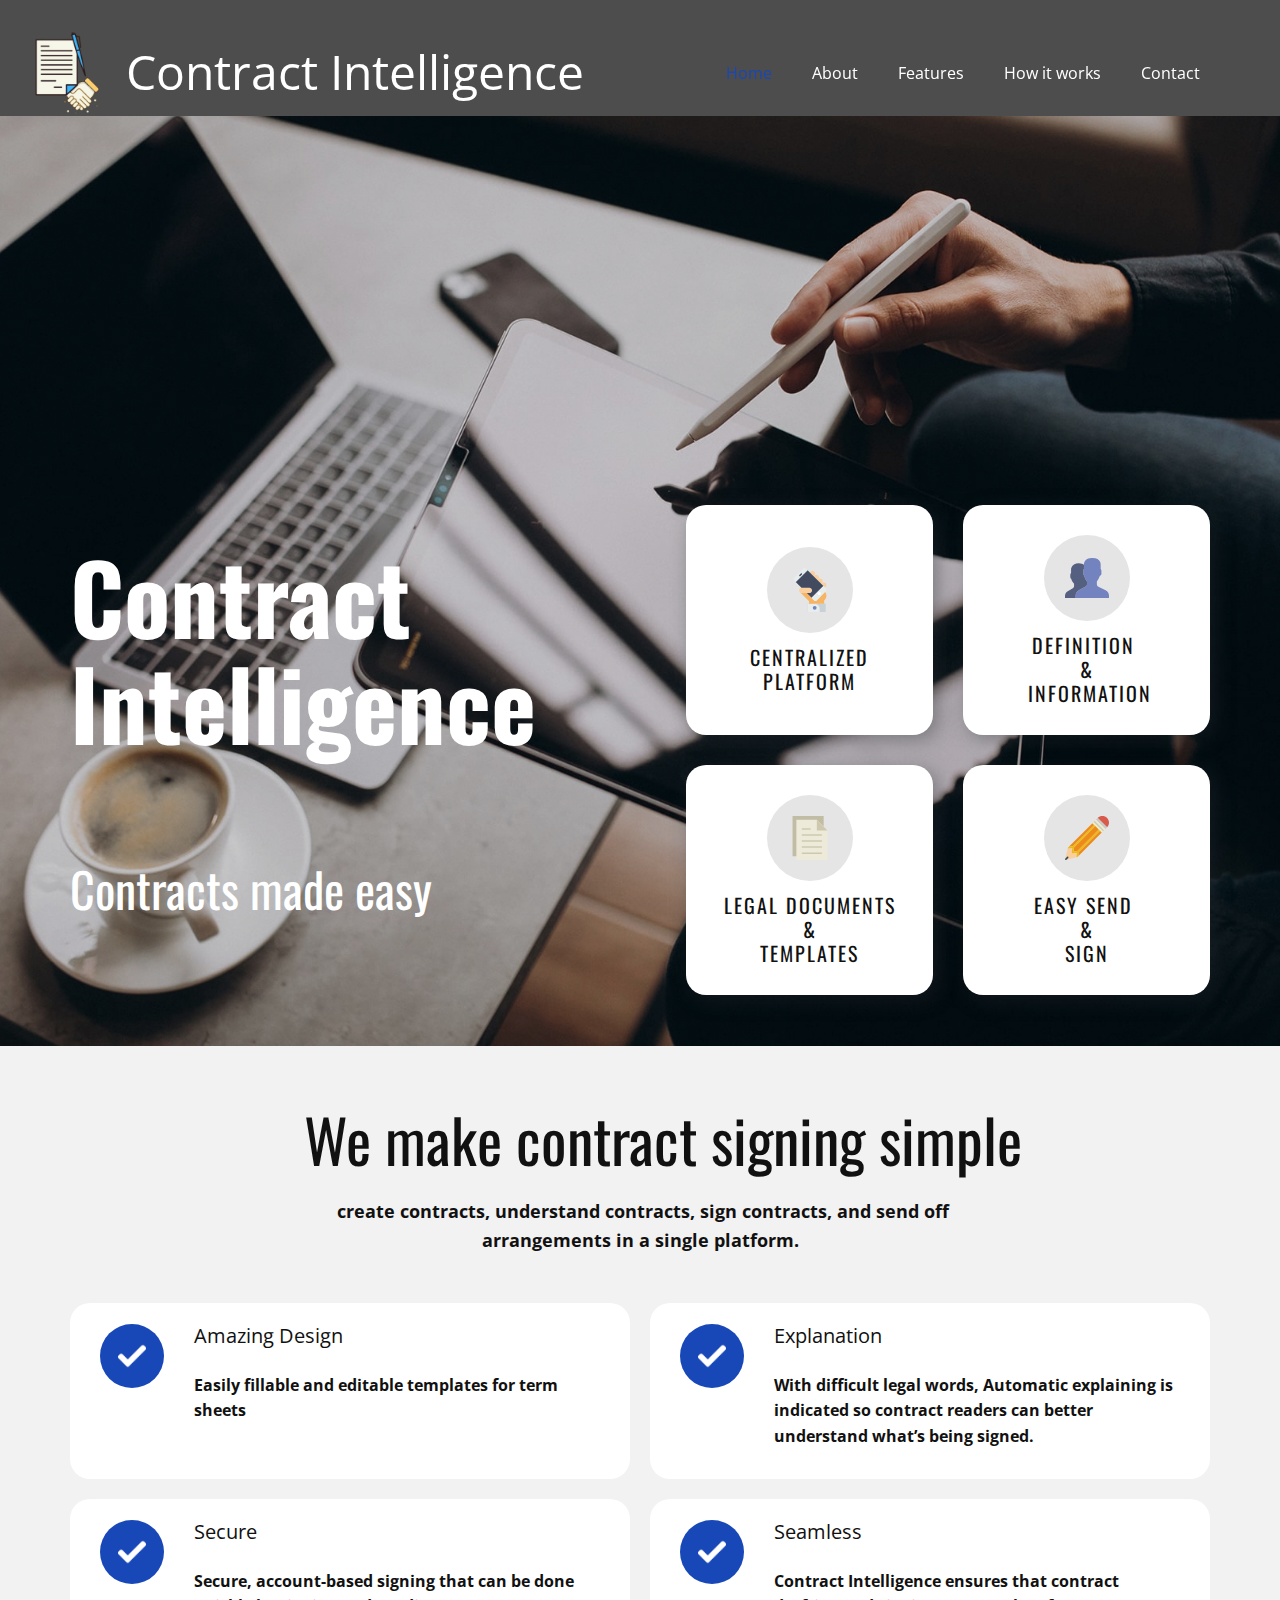
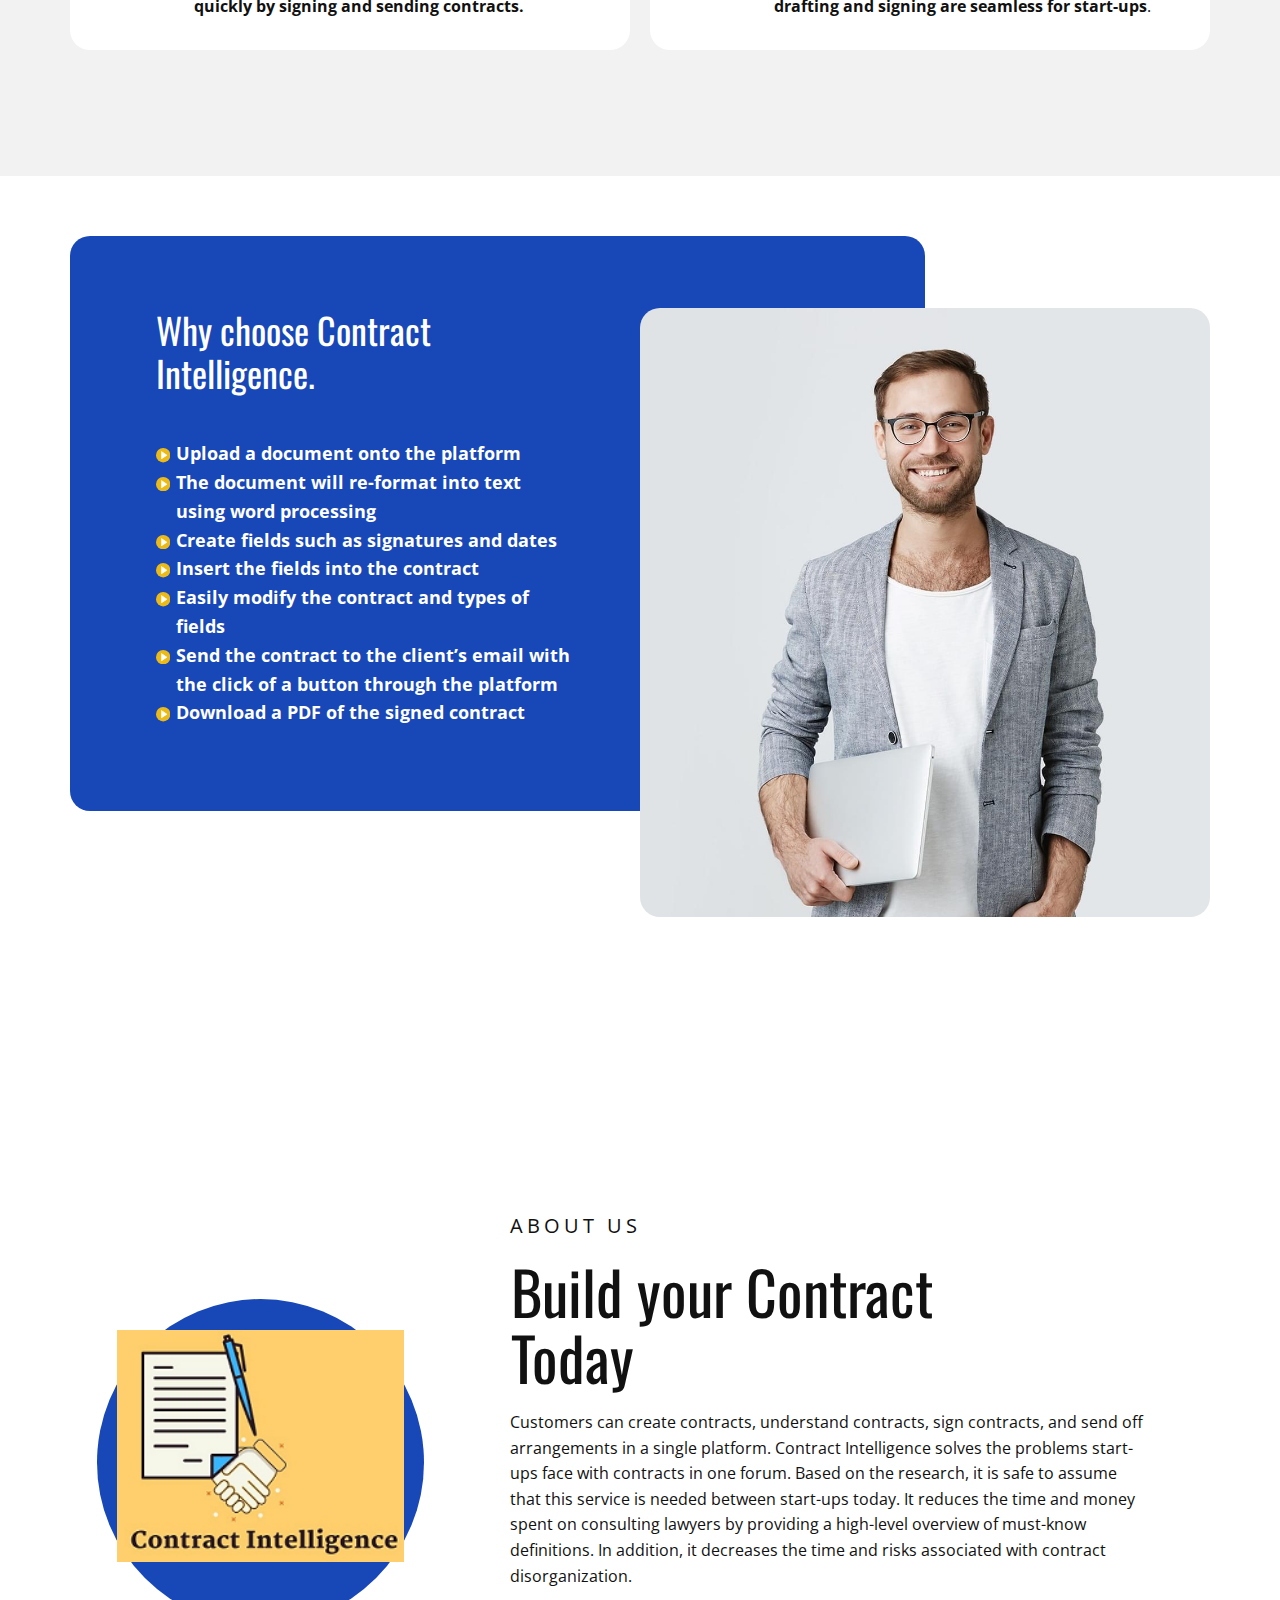
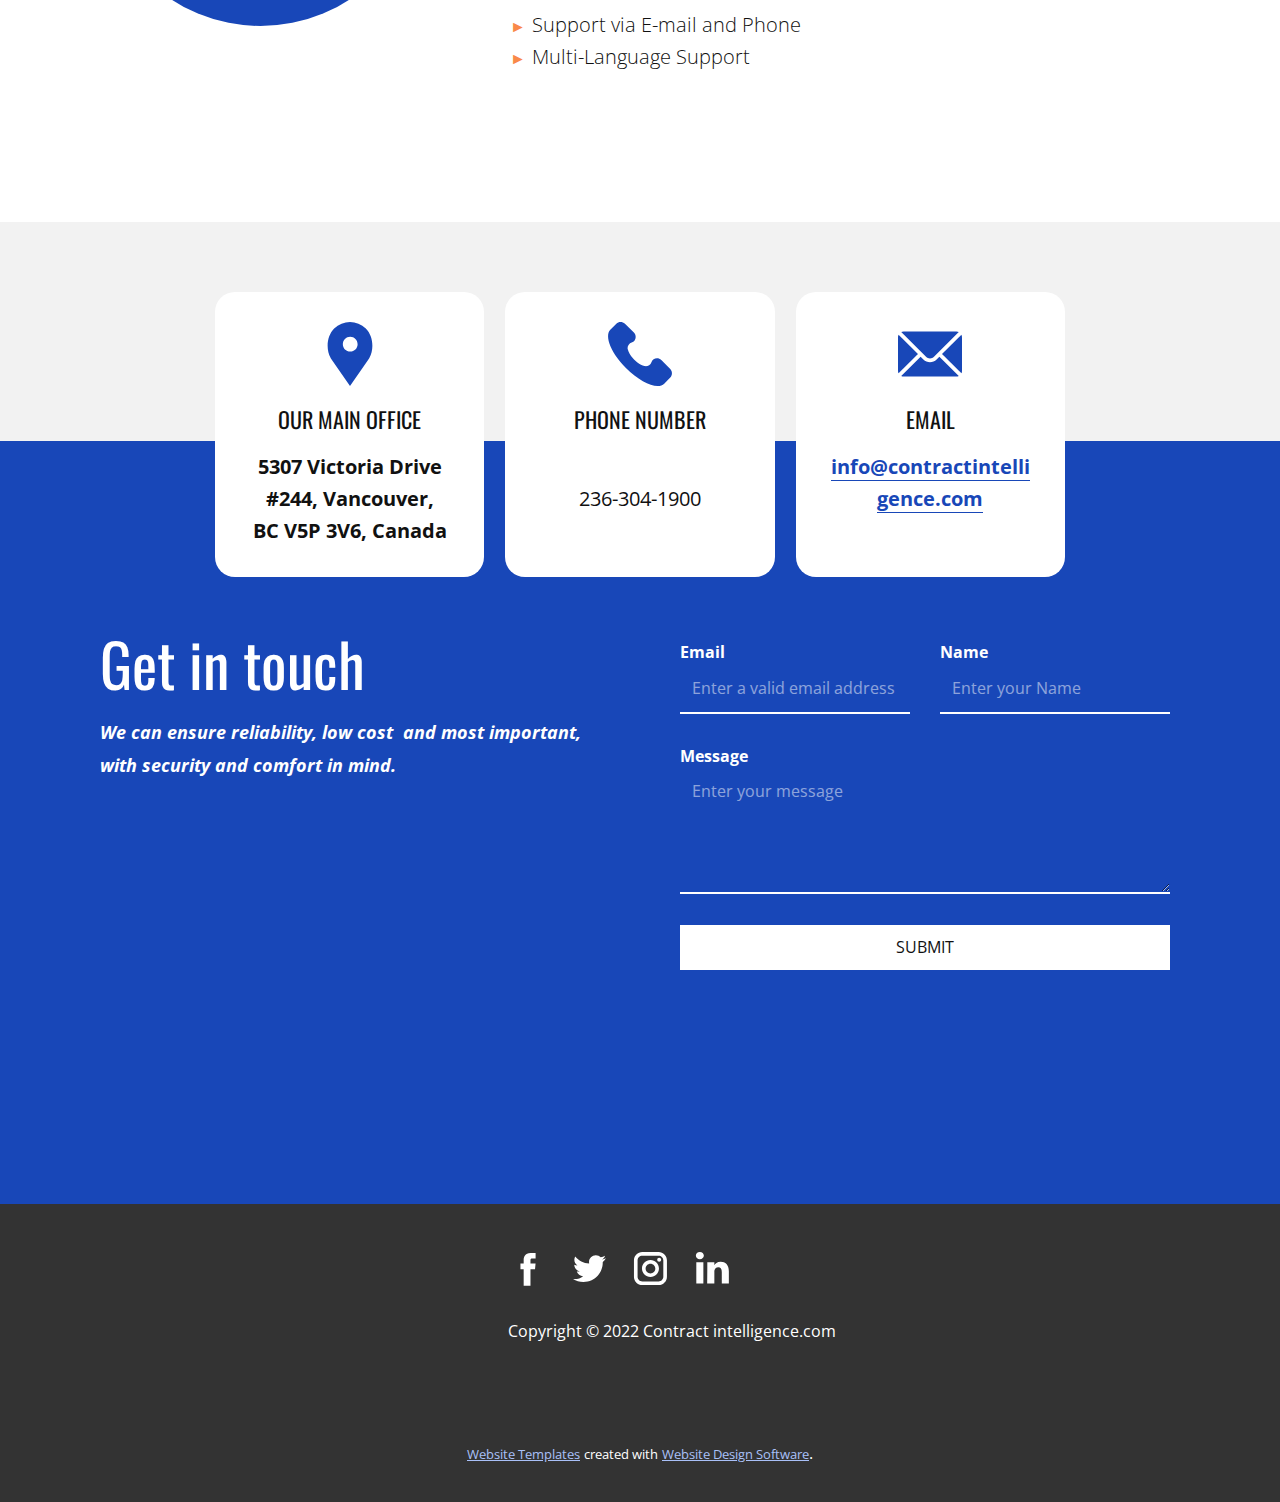
==== index.html @ 5eeb6d88 "initial code" ====
<!DOCTYPE html>
<html style="font-size: 16px;" lang="en"><head>
    <meta name="viewport" content="width=device-width, initial-scale=1.0">
    <meta charset="utf-8">
    <meta name="keywords" content="Mobile App Development, ​We create super-awesome designs, ​Build your dream website today, ​Let&amp;apos;s Get Started, ​How We Help People, Effective Teams, Get in touch">
    <meta name="description" content="">
    <title>Home</title>
    <link rel="stylesheet" href="nicepage.css" media="screen">
<link rel="stylesheet" href="Home.css" media="screen">
    <script class="u-script" type="text/javascript" src="jquery.js" "="" defer=""></script>
    <script class="u-script" type="text/javascript" src="nicepage.js" "="" defer=""></script>
    <meta name="generator" content="Nicepage 4.17.10, nicepage.com">
    <link id="u-theme-google-font" rel="stylesheet" href="https://fonts.googleapis.com/css?family=Oswald:200,300,400,500,600,700|Open+Sans:300,300i,400,400i,500,500i,600,600i,700,700i,800,800i">
    <link id="u-page-google-font" rel="stylesheet" href="https://fonts.googleapis.com/css?family=Oswald:200,300,400,500,600,700">
    
    
    
    
    
    
    <script type="application/ld+json">{
		"@context": "http://schema.org",
		"@type": "Organization",
		"name": "",
		"logo": "/images/Untitleddesign2.png",
		"sameAs": [
				"#"
		]
}</script>
    <meta name="theme-color" content="#1847b8">
    <meta property="og:title" content="Home">
    <meta property="og:type" content="website">
  </head>
  <body data-home-page="Home.html" data-home-page-title="Home" class="u-body u-overlap u-overlap-contrast u-xl-mode" data-lang="en"><header class="u-clearfix u-grey-70 u-header u-sticky u-sticky-a648 u-header" id="sec-8ac9"><style class="u-sticky-style" data-style-id="a648">.u-sticky-fixed.u-sticky-a648, .u-body.u-sticky-fixed .u-sticky-a648 {
box-shadow: 0 -2px 8px 0 rgba(128,128,128,1) !important
}</style><div class="u-clearfix u-sheet u-sheet-1">
        <p class="u-text u-text-default u-text-1">Contract Intelligence</p>
        <a href="https://nicepage.com/templates" class="u-image u-logo u-image-1" data-image-width="500" data-image-height="500">
          <img src="/images/Untitleddesign2.png" class="u-logo-image u-logo-image-1">
        </a>
        <nav class="u-menu u-menu-one-level u-offcanvas u-menu-1" data-responsive-from="MD">
          <div class="menu-collapse" style="font-size: 1rem; letter-spacing: 0px;">
            <a class="u-button-style u-custom-left-right-menu-spacing u-custom-padding-bottom u-custom-text-color u-custom-top-bottom-menu-spacing u-nav-link u-text-active-palette-1-base u-text-hover-palette-2-base" href="#">
              <svg class="u-svg-link" viewBox="0 0 24 24"><use xmlns:xlink="http://www.w3.org/1999/xlink" xlink:href="#menu-hamburger"></use></svg>
              <svg class="u-svg-content" version="1.1" id="menu-hamburger" viewBox="0 0 16 16" x="0px" y="0px" xmlns:xlink="http://www.w3.org/1999/xlink" xmlns="http://www.w3.org/2000/svg"><g><rect y="1" width="16" height="2"></rect><rect y="7" width="16" height="2"></rect><rect y="13" width="16" height="2"></rect>
</g></svg>
            </a>
          </div>
          <div class="u-custom-menu u-nav-container">
            <ul class="u-nav u-spacing-20 u-unstyled u-nav-1"><li class="u-nav-item"><a class="u-button-style u-nav-link u-text-active-palette-1-base u-text-hover-palette-1-base" href="/Home.html" style="padding: 10px;">Home</a>
</li><li class="u-nav-item"><a class="u-button-style u-nav-link u-text-active-palette-1-base u-text-hover-palette-1-base" href="/Home.html#carousel_fd61" data-page-id="88219708" style="padding: 10px;">About</a>
</li><li class="u-nav-item"><a class="u-button-style u-nav-link u-text-active-palette-1-base u-text-hover-palette-1-base" href="/Home.html#carousel_e8ef" data-page-id="88219708" style="padding: 10px;">Features</a>
</li><li class="u-nav-item"><a class="u-button-style u-nav-link u-text-active-palette-1-base u-text-hover-palette-1-base" href="/Home.html#carousel_e34a" data-page-id="88219708" style="padding: 10px;">How it works</a>
</li><li class="u-nav-item"><a class="u-button-style u-nav-link u-text-active-palette-1-base u-text-hover-palette-1-base" href="/Home.html#carousel_7650" data-page-id="88219708" style="padding: 10px;">Contact</a>
</li></ul>
          </div>
          <div class="u-custom-menu u-nav-container-collapse">
            <div class="u-black u-container-style u-inner-container-layout u-opacity u-opacity-95 u-sidenav">
              <div class="u-sidenav-overflow">
                <div class="u-menu-close"></div>
                <ul class="u-align-center u-nav u-popupmenu-items u-unstyled u-nav-2"><li class="u-nav-item"><a class="u-button-style u-nav-link" href="/Home.html">Home</a>
</li><li class="u-nav-item"><a class="u-button-style u-nav-link" href="/Home.html#carousel_fd61" data-page-id="88219708">About</a>
</li><li class="u-nav-item"><a class="u-button-style u-nav-link" href="/Home.html#carousel_e8ef" data-page-id="88219708">Features</a>
</li><li class="u-nav-item"><a class="u-button-style u-nav-link" href="/Home.html#carousel_e34a" data-page-id="88219708">How it works</a>
</li><li class="u-nav-item"><a class="u-button-style u-nav-link" href="/Home.html#carousel_7650" data-page-id="88219708">Contact</a>
</li></ul>
              </div>
            </div>
            <div class="u-black u-menu-overlay u-opacity u-opacity-70"></div>
          </div>
        </nav>
      </div></header> 
    <section class="u-align-right u-clearfix u-image u-shading u-section-1" id="sec-2e45">
      <div class="u-clearfix u-sheet u-sheet-1">
        <div class="u-list u-list-1">
          <div class="u-repeater u-repeater-1">
            <div class="u-align-center u-container-style u-list-item u-radius-20 u-repeater-item u-shape-round u-video-cover u-white u-list-item-1">
              <div class="u-container-layout u-similar-container u-valign-middle u-container-layout-1"><span class="u-grey-10 u-icon u-icon-circle u-icon-1"><svg class="u-svg-link" preserveAspectRatio="xMidYMin slice" viewBox="0 0 58 58" style=""><use xmlns:xlink="http://www.w3.org/1999/xlink" xlink:href="#svg-2ba3"></use></svg><svg class="u-svg-content" viewBox="0 0 58 58" x="0px" y="0px" id="svg-2ba3" style="enable-background:new 0 0 58 58;"><rect x="25.677" y="47" style="fill:#C8D2D6;" width="24" height="11"></rect><path style="fill:#E7ECED;" d="M41.677,58h-16V47h9.426c3.631,0,6.574,2.943,6.574,6.574V58z"></path><circle style="fill:#7383BF;" cx="35.177" cy="52.5" r="2.5"></circle><path style="fill:#FBCE9D;" d="M33.581,10.702c1.233-0.542,2.096-1.77,2.096-3.202c0-1.933-1.567-3.5-3.5-3.5
	c-1.433,0-2.661,0.863-3.202,2.096L33.581,10.702z"></path><path style="fill:#FBCE9D;" d="M38.581,15.702c1.233-0.542,2.096-1.77,2.096-3.202c0-1.933-1.567-3.5-3.5-3.5
	c-1.433,0-2.661,0.863-3.202,2.096L38.581,15.702z"></path><path style="fill:#FBCE9D;" d="M43.581,20.702c1.233-0.542,2.096-1.77,2.096-3.202c0-1.933-1.567-3.5-3.5-3.5
	c-1.433,0-2.661,0.863-3.202,2.096L43.581,20.702z"></path><path style="fill:#FBCE9D;" d="M48.581,25.702c1.233-0.542,2.096-1.77,2.096-3.202c0-1.933-1.567-3.5-3.5-3.5
	c-1.433,0-2.661,0.863-3.202,2.096L48.581,25.702z"></path><path style="fill:#FBCE9D;" d="M28.177,33h-10c-1.925,0-3.5-1.575-3.5-3.5v0c0-1.925,1.575-3.5,3.5-3.5h10
	c1.925,0,3.5,1.575,3.5,3.5v0C31.677,31.425,30.102,33,28.177,33z"></path><g><path style="fill:#F7B563;" d="M48.813,31.563l-11.12,11.12c-0.896,0.896-2.349,0.896-3.244,0L24.767,33h-6.589
		c-0.578,0.283-2.155-0.738-1.55-0.219l10.812,10.77c0.074,0.074,0.16,0.127,0.238,0.194V47h20v-4.51c1.819-1.369,3-3.538,3-5.99
		C50.677,34.607,49.97,32.883,48.813,31.563z"></path>
</g><path style="fill:#424A60;" d="M25.769,2.889L10.212,18.446l7.592,7.592C17.929,26.025,18.05,26,18.177,26h10
	c1.925,0,3.5,1.575,3.5,3.5s-1.575,3.5-3.5,3.5h-3.411l6.355,6.355l15.556-15.557L25.769,2.889z"></path><g><path style="fill:#E7ECED;" d="M25.769,2.889l-2.217-2.217c-0.896-0.896-2.349-0.896-3.244,0L7.995,12.984
		c-0.896,0.896-0.896,2.349,0,3.245l2.217,2.217L25.769,2.889z"></path><path style="fill:#E7ECED;" d="M50.005,27.126l-3.328-3.328L31.121,39.355l3.327,3.327c0.896,0.896,2.349,0.896,3.244,0
		l12.312-12.312C50.901,29.475,50.901,28.022,50.005,27.126z"></path>
</g><circle style="fill:#FFFFFF;" cx="41.177" cy="33.5" r="2"></circle><path style="fill:#424A60;" d="M15.677,11c-0.256,0-0.512-0.098-0.707-0.293c-0.391-0.391-0.391-1.023,0-1.414l2-2
	c0.391-0.391,1.023-0.391,1.414,0s0.391,1.023,0,1.414l-2,2C16.189,10.902,15.933,11,15.677,11z"></path></svg></span>
                <h4 class="u-text u-text-1">Centralized platform</h4>
              </div>
            </div>
            <div class="u-align-center u-container-style u-list-item u-radius-20 u-repeater-item u-shape-round u-video-cover u-white u-list-item-2">
              <div class="u-container-layout u-similar-container u-valign-middle u-container-layout-2"><span class="u-grey-10 u-icon u-icon-circle u-icon-2"><svg class="u-svg-link" preserveAspectRatio="xMidYMin slice" viewBox="0 0 58 58" style=""><use xmlns:xlink="http://www.w3.org/1999/xlink" xlink:href="#svg-54a7"></use></svg><svg class="u-svg-content" viewBox="0 0 58 58" x="0px" y="0px" id="svg-54a7" style="enable-background:new 0 0 58 58;"><path style="fill:#7383BF;" d="M53.566,45.283l-9.552-4.776C42.78,39.89,42,38.628,42,37.248V33.5
	c0.268-0.305,0.576-0.698,0.904-1.162c1.302-1.838,2.286-3.861,2.969-5.984C47.098,25.977,48,24.845,48,23.5v-4
	c0-0.88-0.391-1.667-1-2.217V11.5c0,0,1.187-9-11-9c-12.188,0-11,9-11,9v5.783c-0.609,0.55-1,1.337-1,2.217v4
	c0,1.054,0.554,1.981,1.383,2.517C26.382,30.369,29,33.5,29,33.5v3.655c0,1.333-0.728,2.56-1.899,3.198L18.18,45.22
	C15.603,46.625,14,49.326,14,52.261V55.5h44v-3.043C58,49.419,56.283,46.642,53.566,45.283z"></path><path style="fill:#556080;" d="M18.18,45.22l5.946-3.243c-0.034-0.033-0.005-0.043,0.065-0.036l2.91-1.587
	C28.272,39.715,29,38.489,29,37.155V33.5c0,0-1.062-1.275-2.092-3.323h0c0-0.001-0.001-0.002-0.001-0.003
	c-0.135-0.268-0.268-0.551-0.399-0.844c-0.018-0.041-0.036-0.08-0.054-0.121c-0.133-0.303-0.263-0.616-0.386-0.944
	c-0.008-0.021-0.015-0.044-0.023-0.065c-0.108-0.29-0.209-0.589-0.306-0.896c-0.026-0.084-0.052-0.167-0.077-0.251
	c-0.101-0.338-0.196-0.682-0.278-1.038C24.554,25.481,24,24.554,24,23.5v-4c0-0.88,0.391-1.667,1-2.217v-5.648
	C23.587,10.539,21.397,9.5,18,9.5c-9.563,0-10,8-10,8v4.995c-0.526,0.475-1,1.154-1,1.914v3.455c0,0.911,0.479,1.711,1.194,2.174
	c0.863,3.758,3.76,6.463,3.76,6.463v3.157c0,1.151-0.629,2.211-1.64,2.762L3.61,46.622C1.385,47.836,0,50.168,0,52.703V55.5h14
	v-3.239C14,49.326,15.603,46.625,18.18,45.22z"></path></svg></span>
                <h4 class="u-text u-text-2">definition&nbsp;<br>&amp;<br>&nbsp;information
                </h4>
              </div>
            </div>
            <div class="u-align-center u-container-style u-list-item u-radius-20 u-repeater-item u-shape-round u-video-cover u-white u-list-item-3">
              <div class="u-container-layout u-similar-container u-valign-middle u-container-layout-3"><span class="u-grey-10 u-icon u-icon-circle u-icon-3"><svg class="u-svg-link" preserveAspectRatio="xMidYMin slice" viewBox="0 0 58 58" style=""><use xmlns:xlink="http://www.w3.org/1999/xlink" xlink:href="#svg-569b"></use></svg><svg class="u-svg-content" viewBox="0 0 58 58" x="0px" y="0px" id="svg-569b" style="enable-background:new 0 0 58 58;"><polygon style="fill:#EDEADA;" points="52,19 38,5 11,5 11,58 52,58 "></polygon><polygon style="fill:#C1BCA4;" points="11,5 38,5 47,14 47,0 6,0 6,53 11,53 "></polygon><g><path style="fill:#CEC9AE;" d="M19,26h25c0.552,0,1-0.447,1-1s-0.448-1-1-1H19c-0.552,0-1,0.447-1,1S18.448,26,19,26z"></path><path style="fill:#CEC9AE;" d="M19,18h10c0.552,0,1-0.447,1-1s-0.448-1-1-1H19c-0.552,0-1,0.447-1,1S18.448,18,19,18z"></path><path style="fill:#CEC9AE;" d="M44,32H19c-0.552,0-1,0.447-1,1s0.448,1,1,1h25c0.552,0,1-0.447,1-1S44.552,32,44,32z"></path><path style="fill:#CEC9AE;" d="M44,40H19c-0.552,0-1,0.447-1,1s0.448,1,1,1h25c0.552,0,1-0.447,1-1S44.552,40,44,40z"></path><path style="fill:#CEC9AE;" d="M44,48H19c-0.552,0-1,0.447-1,1s0.448,1,1,1h25c0.552,0,1-0.447,1-1S44.552,48,44,48z"></path>
</g><polygon style="fill:#CEC9AE;" points="38,5 38,19 52,19 "></polygon></svg></span>
                <h4 class="u-text u-text-3">legal documents &amp;<br>Templates
                </h4>
              </div>
            </div>
            <div class="u-align-center u-container-style u-list-item u-radius-20 u-repeater-item u-shape-round u-video-cover u-white u-list-item-4">
              <div class="u-container-layout u-similar-container u-valign-middle u-container-layout-4"><span class="u-grey-10 u-icon u-icon-circle u-icon-4"><svg class="u-svg-link" preserveAspectRatio="xMidYMin slice" viewBox="0 0 53.255 53.255" style=""><use xmlns:xlink="http://www.w3.org/1999/xlink" xlink:href="#svg-9b49"></use></svg><svg class="u-svg-content" viewBox="0 0 53.255 53.255" x="0px" y="0px" id="svg-9b49" style="enable-background:new 0 0 53.255 53.255;"><path style="fill:#D75A4A;" d="M39.598,2.343c3.124-3.124,8.19-3.124,11.314,0s3.124,8.19,0,11.314L39.598,2.343z"></path><polygon style="fill:#ED8A19;" points="42.426,17.899 16.512,43.814 15.982,48.587 44.548,20.02 44.548,20.02 "></polygon><polygon style="fill:#ED8A19;" points="10.325,42.93 15.098,42.4 41.012,16.485 36.77,12.243 10.855,38.157 "></polygon><polygon style="fill:#ED8A19;" points="35.356,10.829 33.234,8.707 33.234,8.707 4.668,37.273 9.441,36.743 "></polygon><polygon style="fill:#C7CAC7;" points="48.79,15.778 48.79,15.778 50.912,13.657 39.598,2.343 37.476,4.465 37.477,4.465 "></polygon><polygon style="fill:#C7CAC7;" points="36.062,5.879 36.062,5.879 34.648,7.293 34.648,7.293 45.962,18.606 45.962,18.606 
	47.376,17.192 47.376,17.192 "></polygon><path style="fill:#FBCE9D;" d="M14.424,44.488l-5.122,0.569c-0.036,0.004-0.073,0.006-0.109,0.006c0,0-0.001,0-0.001,0H9.192H9.192
	c-0.001,0-0.001,0-0.001,0c-0.036,0-0.073-0.002-0.109-0.006c-0.039-0.004-0.071-0.026-0.108-0.035
	c-0.072-0.017-0.141-0.035-0.207-0.067c-0.05-0.024-0.093-0.053-0.138-0.084c-0.057-0.04-0.109-0.083-0.157-0.134
	c-0.038-0.04-0.069-0.081-0.1-0.127c-0.038-0.057-0.069-0.116-0.095-0.181c-0.022-0.054-0.038-0.107-0.05-0.165
	c-0.007-0.032-0.024-0.059-0.028-0.092c-0.004-0.038,0.01-0.073,0.01-0.11c0-0.038-0.014-0.072-0.01-0.11l0.569-5.122l-5.122,0.569
	c-0.037,0.004-0.075,0.006-0.111,0.006c-0.079,0-0.152-0.024-0.227-0.042L0.442,51.399l2.106-2.106c0.391-0.391,1.023-0.391,1.414,0
	s0.391,1.023,0,1.414l-2.106,2.106l12.03-2.864c-0.026-0.109-0.043-0.222-0.03-0.339L14.424,44.488z"></path><path style="fill:#38454F;" d="M3.962,49.293c-0.391-0.391-1.023-0.391-1.414,0l-2.106,2.106L0,53.255l1.856-0.442l2.106-2.106
	C4.352,50.316,4.352,49.684,3.962,49.293z"></path><polygon style="fill:#F2ECBF;" points="48.79,15.778 37.477,4.465 37.476,4.465 36.062,5.879 36.062,5.879 47.376,17.192 
	47.376,17.192 48.79,15.778 "></polygon><path style="fill:#EBBA16;" d="M41.012,16.485L15.098,42.4l-4.773,0.53l0.53-4.773L36.77,12.243l-1.414-1.414L9.441,36.743
	l-4.773,0.53l-1.133,1.133l-0.228,0.957c0.075,0.018,0.147,0.042,0.227,0.042c0.036,0,0.074-0.002,0.111-0.006l5.122-0.569
	l-0.569,5.122c-0.004,0.038,0.01,0.073,0.01,0.11c0,0.038-0.014,0.072-0.01,0.11c0.004,0.033,0.021,0.06,0.028,0.092
	c0.012,0.057,0.029,0.112,0.05,0.165c0.026,0.064,0.057,0.124,0.095,0.181c0.03,0.045,0.063,0.088,0.1,0.127
	c0.047,0.05,0.1,0.094,0.157,0.134c0.044,0.031,0.089,0.061,0.138,0.084c0.065,0.031,0.135,0.05,0.207,0.067
	c0.038,0.009,0.069,0.03,0.108,0.035c0.036,0.004,0.072,0.006,0.109,0.006h0.001h0h0.001h0.001c0,0,0.001,0,0.001,0h0
	c0.035,0,0.072-0.002,0.109-0.006l5.122-0.569l-0.569,5.122c-0.013,0.118,0.004,0.23,0.03,0.339l0.963-0.229l1.133-1.132l0.53-4.773
	l25.914-25.915L41.012,16.485z"></path><polygon style="fill:#F2ECBF;" points="45.962,18.606 34.648,7.293 34.648,7.293 33.234,8.707 33.234,8.707 35.356,10.829 
	36.77,12.243 41.012,16.485 42.426,17.899 44.548,20.02 44.548,20.02 45.962,18.606 "></polygon></svg></span>
                <h4 class="u-text u-text-4">Easy send&nbsp;<br>&amp;<br>sign
                </h4>
              </div>
            </div>
          </div>
        </div>
        <h1 class="u-align-left u-custom-font u-font-oswald u-text u-text-body-alt-color u-text-5">Contract Intelligence<br>
          <br>
        </h1>
        <h3 class="u-align-left u-text u-text-white u-text-6">Contracts made easy</h3>
      </div>
    </section>
    <section class="u-align-center-lg u-align-center-md u-align-center-xl u-align-left-sm u-align-left-xs u-clearfix u-grey-5 u-section-2" id="carousel_e8ef">
      <div class="u-clearfix u-sheet u-sheet-1">
        <h2 class="u-text u-text-1"> We make contract signing simple</h2>
        <p class="u-text u-text-2"><b>&nbsp;create contracts, understand contracts, sign contracts, and send off arrangements in a single platform.</b>
        </p>
        <div class="u-expanded-width u-list u-list-1">
          <div class="u-repeater u-repeater-1">
            <div class="u-align-left u-container-style u-list-item u-radius-20 u-repeater-item u-shape-round u-white u-list-item-1">
              <div class="u-container-layout u-similar-container u-container-layout-1"><span class="u-file-icon u-icon u-icon-circle u-palette-1-base u-text-white u-icon-1"><img src="/images/1828743-b773816f.png" alt=""></span>
                <h5 class="u-custom-font u-text u-text-font u-text-3">Amazing Design</h5>
                <p class="u-text u-text-4"><b>Easily fillable and editable templates for term sheets&nbsp;</b>
                </p>
              </div>
            </div>
            <div class="u-align-left u-container-style u-list-item u-radius-20 u-repeater-item u-shape-round u-white u-list-item-2">
              <div class="u-container-layout u-similar-container u-container-layout-2"><span class="u-file-icon u-icon u-icon-circle u-palette-1-base u-text-white u-icon-2"><img src="/images/1828743-b773816f.png" alt=""></span>
                <h5 class="u-custom-font u-text u-text-font u-text-5">Explanation</h5>
                <p class="u-text u-text-6"><b>With difficult legal words, Automatic explaining is indicated so contract readers can better understand what’s being signed.&nbsp;</b>
                </p>
              </div>
            </div>
            <div class="u-align-left u-container-style u-list-item u-radius-20 u-repeater-item u-shape-round u-white u-list-item-3">
              <div class="u-container-layout u-similar-container u-container-layout-3"><span class="u-file-icon u-icon u-icon-circle u-palette-1-base u-text-white u-icon-3"><img src="/images/1828743-b773816f.png" alt=""></span>
                <h5 class="u-custom-font u-text u-text-font u-text-7">Secure</h5>
                <p class="u-text u-text-8"><b>Secure, account-based signing that can be done quickly by signing and sending contracts.</b>
                </p>
              </div>
            </div>
            <div class="u-align-left u-container-style u-list-item u-radius-20 u-repeater-item u-shape-round u-white u-list-item-4">
              <div class="u-container-layout u-similar-container u-container-layout-4"><span class="u-file-icon u-icon u-icon-circle u-palette-1-base u-text-white u-icon-4"><img src="/images/1828743-b773816f.png" alt=""></span>
                <h5 class="u-custom-font u-text u-text-font u-text-9">Seamless</h5>
                <p class="u-text u-text-10"><b>Contract Intelligence ensures that contract drafting and signing are seamless for start-ups</b>.
                </p>
              </div>
            </div>
          </div>
        </div>
      </div>
    </section>
    <section class="u-clearfix u-section-3" id="carousel_e34a">
      <div class="u-clearfix u-sheet u-valign-middle-md u-valign-middle-sm u-valign-middle-xl u-valign-middle-xs u-sheet-1">
        <div class="u-expanded-width-md u-expanded-width-sm u-expanded-width-xs u-palette-1-base u-radius-20 u-shape u-shape-round u-shape-1"></div>
        <img class="u-image u-image-round u-radius-20 u-image-1" src="/images/vvv.jpg" data-image-width="1139" data-image-height="1080">
        <div class="u-container-style u-group u-group-1">
          <div class="u-container-layout u-container-layout-1">
            <h3 class="u-text u-text-body-alt-color u-text-default u-text-1"> Why choose Contract Intelligence.<br>
            </h3>
            <ul class="u-custom-list u-text u-text-2">
              <br>
              <li>
                <div class="u-list-icon u-list-icon-1">
                  <svg class="u-svg-content" viewBox="0 0 58 58" x="0px" y="0px" id="svg-9a6b" style="enable-background:new 0 0 58 58;"><circle style="fill:currentColor;" cx="29" cy="29" r="29"></circle><polygon style="fill:#FFFFFF;" points="44,29 22,44 22,29.273 22,14 "></polygon><path style="fill:#FFFFFF;" d="M22,45c-0.16,0-0.321-0.038-0.467-0.116C21.205,44.711,21,44.371,21,44V14 c0-0.371,0.205-0.711,0.533-0.884c0.328-0.174,0.724-0.15,1.031,0.058l22,15C44.836,28.36,45,28.669,45,29s-0.164,0.64-0.437,0.826 l-22,15C22.394,44.941,22.197,45,22,45z M23,15.893v26.215L42.225,29L23,15.893z"></path></svg>
                </div><b>
                  <span class="u-text-body-alt-color">Upload a document onto the platform</span></b>
              </li>
              <li>
                <div class="u-list-icon u-list-icon-2">
                  <svg class="u-svg-content" viewBox="0 0 58 58" x="0px" y="0px" id="svg-9a6b" style="enable-background:new 0 0 58 58;"><circle style="fill:currentColor;" cx="29" cy="29" r="29"></circle><polygon style="fill:#FFFFFF;" points="44,29 22,44 22,29.273 22,14 "></polygon><path style="fill:#FFFFFF;" d="M22,45c-0.16,0-0.321-0.038-0.467-0.116C21.205,44.711,21,44.371,21,44V14 c0-0.371,0.205-0.711,0.533-0.884c0.328-0.174,0.724-0.15,1.031,0.058l22,15C44.836,28.36,45,28.669,45,29s-0.164,0.64-0.437,0.826 l-22,15C22.394,44.941,22.197,45,22,45z M23,15.893v26.215L42.225,29L23,15.893z"></path></svg>
                </div>
                <span class="u-text-body-alt-color"><b>The document will re-format into text using word processing</b>
                </span>
              </li>
              <li>
                <div class="u-list-icon u-list-icon-3">
                  <svg class="u-svg-content" viewBox="0 0 58 58" x="0px" y="0px" id="svg-9a6b" style="enable-background:new 0 0 58 58;"><circle style="fill:currentColor;" cx="29" cy="29" r="29"></circle><polygon style="fill:#FFFFFF;" points="44,29 22,44 22,29.273 22,14 "></polygon><path style="fill:#FFFFFF;" d="M22,45c-0.16,0-0.321-0.038-0.467-0.116C21.205,44.711,21,44.371,21,44V14 c0-0.371,0.205-0.711,0.533-0.884c0.328-0.174,0.724-0.15,1.031,0.058l22,15C44.836,28.36,45,28.669,45,29s-0.164,0.64-0.437,0.826 l-22,15C22.394,44.941,22.197,45,22,45z M23,15.893v26.215L42.225,29L23,15.893z"></path></svg>
                </div><b>
                  <span class="u-text-white">Create fields such as signatures and dates</span></b>
              </li>
              <li>
                <div class="u-list-icon u-list-icon-4">
                  <svg class="u-svg-content" viewBox="0 0 58 58" x="0px" y="0px" id="svg-9a6b" style="enable-background:new 0 0 58 58;"><circle style="fill:currentColor;" cx="29" cy="29" r="29"></circle><polygon style="fill:#FFFFFF;" points="44,29 22,44 22,29.273 22,14 "></polygon><path style="fill:#FFFFFF;" d="M22,45c-0.16,0-0.321-0.038-0.467-0.116C21.205,44.711,21,44.371,21,44V14 c0-0.371,0.205-0.711,0.533-0.884c0.328-0.174,0.724-0.15,1.031,0.058l22,15C44.836,28.36,45,28.669,45,29s-0.164,0.64-0.437,0.826 l-22,15C22.394,44.941,22.197,45,22,45z M23,15.893v26.215L42.225,29L23,15.893z"></path></svg>
                </div>
                <span class="u-text-body-alt-color"><b>Insert the fields into the contract</b>
                </span>
              </li>
              <li>
                <div class="u-list-icon u-list-icon-5">
                  <svg class="u-svg-content" viewBox="0 0 58 58" x="0px" y="0px" id="svg-9a6b" style="enable-background:new 0 0 58 58;"><circle style="fill:currentColor;" cx="29" cy="29" r="29"></circle><polygon style="fill:#FFFFFF;" points="44,29 22,44 22,29.273 22,14 "></polygon><path style="fill:#FFFFFF;" d="M22,45c-0.16,0-0.321-0.038-0.467-0.116C21.205,44.711,21,44.371,21,44V14 c0-0.371,0.205-0.711,0.533-0.884c0.328-0.174,0.724-0.15,1.031,0.058l22,15C44.836,28.36,45,28.669,45,29s-0.164,0.64-0.437,0.826 l-22,15C22.394,44.941,22.197,45,22,45z M23,15.893v26.215L42.225,29L23,15.893z"></path></svg>
                </div>
                <span class="u-text-body-alt-color"><b>Easily modify the contract and types of fields</b>
                </span>
              </li>
              <li>
                <div class="u-list-icon u-list-icon-6">
                  <svg class="u-svg-content" viewBox="0 0 58 58" x="0px" y="0px" id="svg-9a6b" style="enable-background:new 0 0 58 58;"><circle style="fill:currentColor;" cx="29" cy="29" r="29"></circle><polygon style="fill:#FFFFFF;" points="44,29 22,44 22,29.273 22,14 "></polygon><path style="fill:#FFFFFF;" d="M22,45c-0.16,0-0.321-0.038-0.467-0.116C21.205,44.711,21,44.371,21,44V14 c0-0.371,0.205-0.711,0.533-0.884c0.328-0.174,0.724-0.15,1.031,0.058l22,15C44.836,28.36,45,28.669,45,29s-0.164,0.64-0.437,0.826 l-22,15C22.394,44.941,22.197,45,22,45z M23,15.893v26.215L42.225,29L23,15.893z"></path></svg>
                </div>
                <span class="u-text-body-alt-color"><b>Send the contract to the client’s email with the click of a button through the platform</b>
                </span>
              </li>
              <li>
                <div class="u-list-icon u-list-icon-7">
                  <svg class="u-svg-content" viewBox="0 0 58 58" x="0px" y="0px" id="svg-9a6b" style="enable-background:new 0 0 58 58;"><circle style="fill:currentColor;" cx="29" cy="29" r="29"></circle><polygon style="fill:#FFFFFF;" points="44,29 22,44 22,29.273 22,14 "></polygon><path style="fill:#FFFFFF;" d="M22,45c-0.16,0-0.321-0.038-0.467-0.116C21.205,44.711,21,44.371,21,44V14 c0-0.371,0.205-0.711,0.533-0.884c0.328-0.174,0.724-0.15,1.031,0.058l22,15C44.836,28.36,45,28.669,45,29s-0.164,0.64-0.437,0.826 l-22,15C22.394,44.941,22.197,45,22,45z M23,15.893v26.215L42.225,29L23,15.893z"></path></svg>
                </div>
                <span class="u-text-body-alt-color"><b>Download a PDF of the signed contract</b>
                </span>
              </li>
            </ul>
          </div>
        </div>
      </div>
    </section>
    <section class="u-clearfix u-section-4" id="carousel_fd61">
      <div class="u-clearfix u-sheet u-valign-middle u-sheet-1">
        <div class="u-clearfix u-expanded-width u-layout-wrap u-layout-wrap-1">
          <div class="u-layout">
            <div class="u-layout-row">
              <div class="u-container-style u-layout-cell u-size-20-lg u-size-20-xl u-size-28-md u-size-28-sm u-size-28-xs u-layout-cell-1">
                <div class="u-container-layout u-container-layout-1">
                  <div class="u-expanded-width-xs u-palette-1-base u-preserve-proportions u-shape u-shape-circle u-shape-1">
                    <div class="u-preserve-proportions-child" style="padding-top: 100%;"></div>
                  </div>
                  <img class="u-image u-image-contain u-image-round u-radius-30 u-image-1" src="/images/contr.png" alt="" data-image-width="222" data-image-height="180">
                </div>
              </div>
              <div class="u-align-left u-container-style u-layout-cell u-size-32-md u-size-32-sm u-size-32-xs u-size-40-lg u-size-40-xl u-layout-cell-2">
                <div class="u-container-layout u-container-layout-2">
                  <h5 class="u-custom-font u-text u-text-font u-text-1">about us</h5>
                  <h2 class="u-text u-text-2"> Build your Contract Today</h2>
                  <p class="u-text u-text-3">
                    <span style="font-weight: 700;"></span><b>
                      <span style="font-weight: 400;">Customers can create contracts, understand contracts, sign contracts, and send off arrangements in a single platform. Contract Intelligence solves the problems start-ups face with contracts in one forum. Based on the research, it is safe to assume that this service is needed between start-ups today. It reduces the time and money spent on consulting lawyers by providing a high-level overview of must-know definitions. In addition, it decreases the time and risks associated with contract disorganization.</span>&nbsp;</b>
                  </p>
                  <ul class="u-custom-list u-text u-text-default u-text-4">
                    <li>
                      <div class="u-list-icon u-text-palette-2-base">
                        <div xmlns="http://www.w3.org/2000/svg" xmlns:xlink="http://www.w3.org/1999/xlink" version="1.1" xml:space="preserve" class="u-svg-content">►</div>
                      </div> Support via E-mail and Phone
                    </li>
                    <li>
                      <div class="u-list-icon u-text-palette-2-base">
                        <div xmlns="http://www.w3.org/2000/svg" xmlns:xlink="http://www.w3.org/1999/xlink" version="1.1" xml:space="preserve" class="u-svg-content">►</div>
                      </div>Multi-Language Support
                    </li>
                  </ul>
                </div>
              </div>
            </div>
          </div>
        </div>
      </div>
    </section>
    <section class="u-clearfix u-palette-1-base u-section-5" id="carousel_7650">
      <div class="u-expanded-width u-grey-5 u-shape u-shape-rectangle u-shape-1"></div>
      <div class="u-list u-list-1">
        <div class="u-repeater u-repeater-1">
          <div class="u-align-center u-container-style u-list-item u-radius-20 u-repeater-item u-shape-round u-white u-list-item-1">
            <div class="u-container-layout u-similar-container u-valign-top u-container-layout-1"><span class="u-icon u-icon-circle u-text-palette-1-base u-icon-1"><svg class="u-svg-link" preserveAspectRatio="xMidYMin slice" viewBox="0 0 52 52" style=""><use xmlns:xlink="http://www.w3.org/1999/xlink" xlink:href="#svg-077e"></use></svg><svg class="u-svg-content" viewBox="0 0 52 52" x="0px" y="0px" id="svg-077e" style="enable-background:new 0 0 52 52;"><path style="fill:currentColor;" d="M38.853,5.324L38.853,5.324c-7.098-7.098-18.607-7.098-25.706,0h0
	C6.751,11.72,6.031,23.763,11.459,31L26,52l14.541-21C45.969,23.763,45.249,11.72,38.853,5.324z M26.177,24c-3.314,0-6-2.686-6-6
	s2.686-6,6-6s6,2.686,6,6S29.491,24,26.177,24z"></path></svg></span>
              <h4 class="u-text u-text-1">our main office</h4>
              <p class="u-text u-text-2"><b>5307 Victoria Drive #244, Vancouver, BC&nbsp;V5P 3V6, Canada</b>
              </p>
            </div>
          </div>
          <div class="u-align-center u-container-style u-list-item u-radius-20 u-repeater-item u-shape-round u-white u-list-item-2">
            <div class="u-container-layout u-similar-container u-valign-top u-container-layout-2"><span class="u-icon u-icon-circle u-text-palette-1-base u-icon-2"><svg class="u-svg-link" preserveAspectRatio="xMidYMin slice" viewBox="0 0 513.64 513.64" style=""><use xmlns:xlink="http://www.w3.org/1999/xlink" xlink:href="#svg-9786"></use></svg><svg class="u-svg-content" viewBox="0 0 513.64 513.64" x="0px" y="0px" id="svg-9786" style="enable-background:new 0 0 513.64 513.64;"><g><g><path d="M499.66,376.96l-71.68-71.68c-25.6-25.6-69.12-15.359-79.36,17.92c-7.68,23.041-33.28,35.841-56.32,30.72    c-51.2-12.8-120.32-79.36-133.12-133.12c-7.68-23.041,7.68-48.641,30.72-56.32c33.28-10.24,43.52-53.76,17.92-79.36l-71.68-71.68    c-20.48-17.92-51.2-17.92-69.12,0l-48.64,48.64c-48.64,51.2,5.12,186.88,125.44,307.2c120.32,120.32,256,176.641,307.2,125.44    l48.64-48.64C517.581,425.6,517.581,394.88,499.66,376.96z"></path>
</g>
</g></svg></span>
              <h4 class="u-text u-text-3">phone number</h4>
              <p class="u-text u-text-4">
                <br>236-304-1900<br>
                <br>
              </p>
            </div>
          </div>
          <div class="u-align-center u-container-style u-list-item u-radius-20 u-repeater-item u-shape-round u-white u-list-item-3">
            <div class="u-container-layout u-similar-container u-valign-top u-container-layout-3"><span class="u-icon u-icon-circle u-text-palette-1-base u-icon-3"><svg class="u-svg-link" preserveAspectRatio="xMidYMin slice" viewBox="0 0 512 512" style=""><use xmlns:xlink="http://www.w3.org/1999/xlink" xlink:href="#svg-9f82"></use></svg><svg class="u-svg-content" viewBox="0 0 512 512" x="0px" y="0px" id="svg-9f82" style="enable-background:new 0 0 512 512;"><g><g><path d="M507.49,101.721L352.211,256L507.49,410.279c2.807-5.867,4.51-12.353,4.51-19.279V121    C512,114.073,510.297,107.588,507.49,101.721z"></path>
</g>
</g><g><g><path d="M467,76H45c-6.927,0-13.412,1.703-19.279,4.51l198.463,197.463c17.548,17.548,46.084,17.548,63.632,0L486.279,80.51    C480.412,77.703,473.927,76,467,76z"></path>
</g>
</g><g><g><path d="M4.51,101.721C1.703,107.588,0,114.073,0,121v270c0,6.927,1.703,13.413,4.51,19.279L159.789,256L4.51,101.721z"></path>
</g>
</g><g><g><path d="M331,277.211l-21.973,21.973c-29.239,29.239-76.816,29.239-106.055,0L181,277.211L25.721,431.49    C31.588,434.297,38.073,436,45,436h422c6.927,0,13.412-1.703,19.279-4.51L331,277.211z"></path>
</g>
</g></svg></span>
              <h4 class="u-text u-text-5">Email</h4>
              <p class="u-text u-text-6">
                <a href="mailto:hello@theme.com" class="u-active-none u-border-1 u-border-hover-palette-1-base u-border-no-left u-border-no-right u-border-no-top u-border-palette-1-base u-bottom-left-radius-0 u-bottom-right-radius-0 u-btn u-button-link u-button-style u-hover-none u-none u-radius-0 u-text-palette-1-base u-top-left-radius-0 u-top-right-radius-0 u-btn-1">info@contractintelligence.com</a>
              </p>
            </div>
          </div>
        </div>
      </div>
      <div class="u-clearfix u-layout-wrap u-layout-wrap-1">
        <div class="u-layout">
          <div class="u-layout-row">
            <div class="u-align-left u-container-style u-layout-cell u-left-cell u-size-30 u-layout-cell-1">
              <div class="u-container-layout u-container-layout-4">
                <h2 class="u-text u-text-default u-text-7">Get in touch</h2>
                <h6 class="u-custom-font u-text u-text-font u-text-8">We can ensure reliability, low cost&nbsp; and most important, with security and comfort in mind.</h6>
              </div>
            </div>
            <div class="u-container-style u-layout-cell u-right-cell u-size-30 u-layout-cell-2">
              <div class="u-container-layout u-valign-top u-container-layout-5">
                <div class="u-form u-form-1">
                  <form action="//publish.nicepage.com/Form/Process" method="POST" class="u-clearfix u-form-spacing-30 u-form-vertical u-inner-form" style="padding: 10px" source="email" name="form">
                    <div class="u-form-email u-form-group u-form-partition-factor-2">
                      <label for="email-319a" class="u-label u-text-body-alt-color u-label-1">Email</label>
                      <input type="email" placeholder="Enter a valid email address" id="email-319a" name="email" class="u-border-2 u-border-no-left u-border-no-right u-border-no-top u-border-white u-input u-input-rectangle" required="">
                    </div>
                    <div class="u-form-group u-form-name u-form-partition-factor-2">
                      <label for="name-319a" class="u-label u-text-body-alt-color u-label-2">Name</label>
                      <input type="text" placeholder="Enter your Name" id="name-319a" name="name" class="u-border-2 u-border-no-left u-border-no-right u-border-no-top u-border-white u-input u-input-rectangle" required="">
                    </div>
                    <div class="u-form-group u-form-message">
                      <label for="message-319a" class="u-label u-text-body-alt-color u-label-3">Message</label>
                      <textarea placeholder="Enter your message" rows="4" cols="50" id="message-319a" name="message" class="u-border-2 u-border-no-left u-border-no-right u-border-no-top u-border-white u-input u-input-rectangle" required=""></textarea>
                    </div>
                    <div class="u-align-left u-form-group u-form-submit">
                      <a href="#" class="u-btn u-btn-submit u-button-style u-white u-btn-2">Submit</a>
                      <input type="submit" value="submit" class="u-form-control-hidden">
                    </div>
                    <div class="u-form-send-message u-form-send-success"> Thank you! Your message has been sent. </div>
                    <div class="u-form-send-error u-form-send-message"> Unable to send your message. Please fix errors then try again. </div>
                    <input type="hidden" value="" name="recaptchaResponse">
                    <input type="hidden" name="formServices" value="26cb387e224b83f12f602a28dbcc1a2c">
                  </form>
                </div>
              </div>
            </div>
          </div>
        </div>
      </div>
    </section>
    
    
    <footer class="u-align-center u-clearfix u-footer u-grey-80 u-footer" id="sec-60e0"><div class="u-clearfix u-sheet u-sheet-1">
        <div class="u-social-icons u-spacing-20 u-social-icons-1">
          <a class="u-social-url" target="_blank" href=""><span class="u-icon u-icon-circle u-social-facebook u-social-icon u-icon-1">
          <svg class="u-svg-link" preserveAspectRatio="xMidYMin slice" viewBox="0 0 112 112" style=""><use xmlns:xlink="http://www.w3.org/1999/xlink" xlink:href="#svg-f107"></use></svg>
          <svg x="0px" y="0px" viewBox="0 0 112 112" id="svg-f107" class="u-svg-content"><path d="M75.5,28.8H65.4c-1.5,0-4,0.9-4,4.3v9.4h13.9l-1.5,15.8H61.4v45.1H42.8V58.3h-8.8V42.4h8.8V32.2 c0-7.4,3.4-18.8,18.8-18.8h13.8v15.4H75.5z"></path></svg>
        </span>
          </a>
          <a class="u-social-url" target="_blank" href=""><span class="u-icon u-icon-circle u-social-icon u-social-twitter u-icon-2">
          <svg class="u-svg-link" preserveAspectRatio="xMidYMin slice" viewBox="0 0 112 112" style=""><use xmlns:xlink="http://www.w3.org/1999/xlink" xlink:href="#svg-e140"></use></svg>
          <svg x="0px" y="0px" viewBox="0 0 112 112" id="svg-e140" class="u-svg-content"><path d="M92.2,38.2c0,0.8,0,1.6,0,2.3c0,24.3-18.6,52.4-52.6,52.4c-10.6,0.1-20.2-2.9-28.5-8.2 c1.4,0.2,2.9,0.2,4.4,0.2c8.7,0,16.7-2.9,23-7.9c-8.1-0.2-14.9-5.5-17.3-12.8c1.1,0.2,2.4,0.2,3.4,0.2c1.6,0,3.3-0.2,4.8-0.7 c-8.4-1.6-14.9-9.2-14.9-18c0-0.2,0-0.2,0-0.2c2.5,1.4,5.4,2.2,8.4,2.3c-5-3.3-8.3-8.9-8.3-15.4c0-3.4,1-6.5,2.5-9.2 c9.1,11.1,22.7,18.5,38,19.2c-0.2-1.4-0.4-2.8-0.4-4.3c0.1-10,8.3-18.2,18.5-18.2c5.4,0,10.1,2.2,13.5,5.7c4.3-0.8,8.1-2.3,11.7-4.5 c-1.4,4.3-4.3,7.9-8.1,10.1c3.7-0.4,7.3-1.4,10.6-2.9C98.9,32.3,95.7,35.5,92.2,38.2z"></path></svg>
        </span>
          </a>
          <a class="u-social-url" target="_blank" href=""><span class="u-icon u-icon-circle u-social-icon u-social-instagram u-icon-3">
          <svg class="u-svg-link" preserveAspectRatio="xMidYMin slice" viewBox="0 0 112 112" style=""><use xmlns:xlink="http://www.w3.org/1999/xlink" xlink:href="#svg-4718"></use></svg>
          <svg x="0px" y="0px" viewBox="0 0 112 112" id="svg-4718" class="u-svg-content"><path d="M55.9,32.9c-12.8,0-23.2,10.4-23.2,23.2s10.4,23.2,23.2,23.2s23.2-10.4,23.2-23.2S68.7,32.9,55.9,32.9z M55.9,69.4c-7.4,0-13.3-6-13.3-13.3c-0.1-7.4,6-13.3,13.3-13.3s13.3,6,13.3,13.3C69.3,63.5,63.3,69.4,55.9,69.4z"></path><path d="M79.7,26.8c-3,0-5.4,2.5-5.4,5.4s2.5,5.4,5.4,5.4c3,0,5.4-2.5,5.4-5.4S82.7,26.8,79.7,26.8z"></path><path d="M78.2,11H33.5C21,11,10.8,21.3,10.8,33.7v44.7c0,12.6,10.2,22.8,22.7,22.8h44.7c12.6,0,22.7-10.2,22.7-22.7 V33.7C100.8,21.1,90.6,11,78.2,11z M91,78.4c0,7.1-5.8,12.8-12.8,12.8H33.5c-7.1,0-12.8-5.8-12.8-12.8V33.7 c0-7.1,5.8-12.8,12.8-12.8h44.7c7.1,0,12.8,5.8,12.8,12.8V78.4z"></path></svg>
        </span>
          </a>
          <a class="u-social-url" target="_blank" href="#"><span class="u-icon u-icon-circle u-social-icon u-social-linkedin u-icon-4">
          <svg class="u-svg-link" preserveAspectRatio="xMidYMin slice" viewBox="0 0 112 112" style=""><use xmlns:xlink="http://www.w3.org/1999/xlink" xlink:href="#svg-438b"></use></svg>
          <svg x="0px" y="0px" viewBox="0 0 112 112" id="svg-438b" class="u-svg-content"><path d="M33.8,96.8H14.5v-58h19.3V96.8z M24.1,30.9L24.1,30.9c-6.6,0-10.8-4.5-10.8-10.1c0-5.8,4.3-10.1,10.9-10.1 S34.9,15,35.1,20.8C35.1,26.4,30.8,30.9,24.1,30.9z M103.3,96.8H84.1v-31c0-7.8-2.7-13.1-9.8-13.1c-5.3,0-8.5,3.6-9.9,7.1 c-0.6,1.3-0.6,3-0.6,4.8V97H44.5c0,0,0.3-52.6,0-58h19.3v8.2c2.6-3.9,7.2-9.6,17.4-9.6c12.7,0,22.2,8.4,22.2,26.1V96.8z"></path></svg>
        </span>
          </a>
        </div>
        <p class="u-text u-text-default u-text-1">Copyright © 2022 Contract intelligence.com</p>
      </div></footer>
    <section class="u-backlink u-clearfix u-grey-80">
      <a class="u-link" href="https://nicepage.com/website-templates" target="_blank">
        <span>Website Templates</span>
      </a>
      <p class="u-text">
        <span>created with</span>
      </p>
      <a class="u-link" href="" target="_blank">
        <span>Website Design Software</span>
      </a>. 
    </section>
  
</body></html>
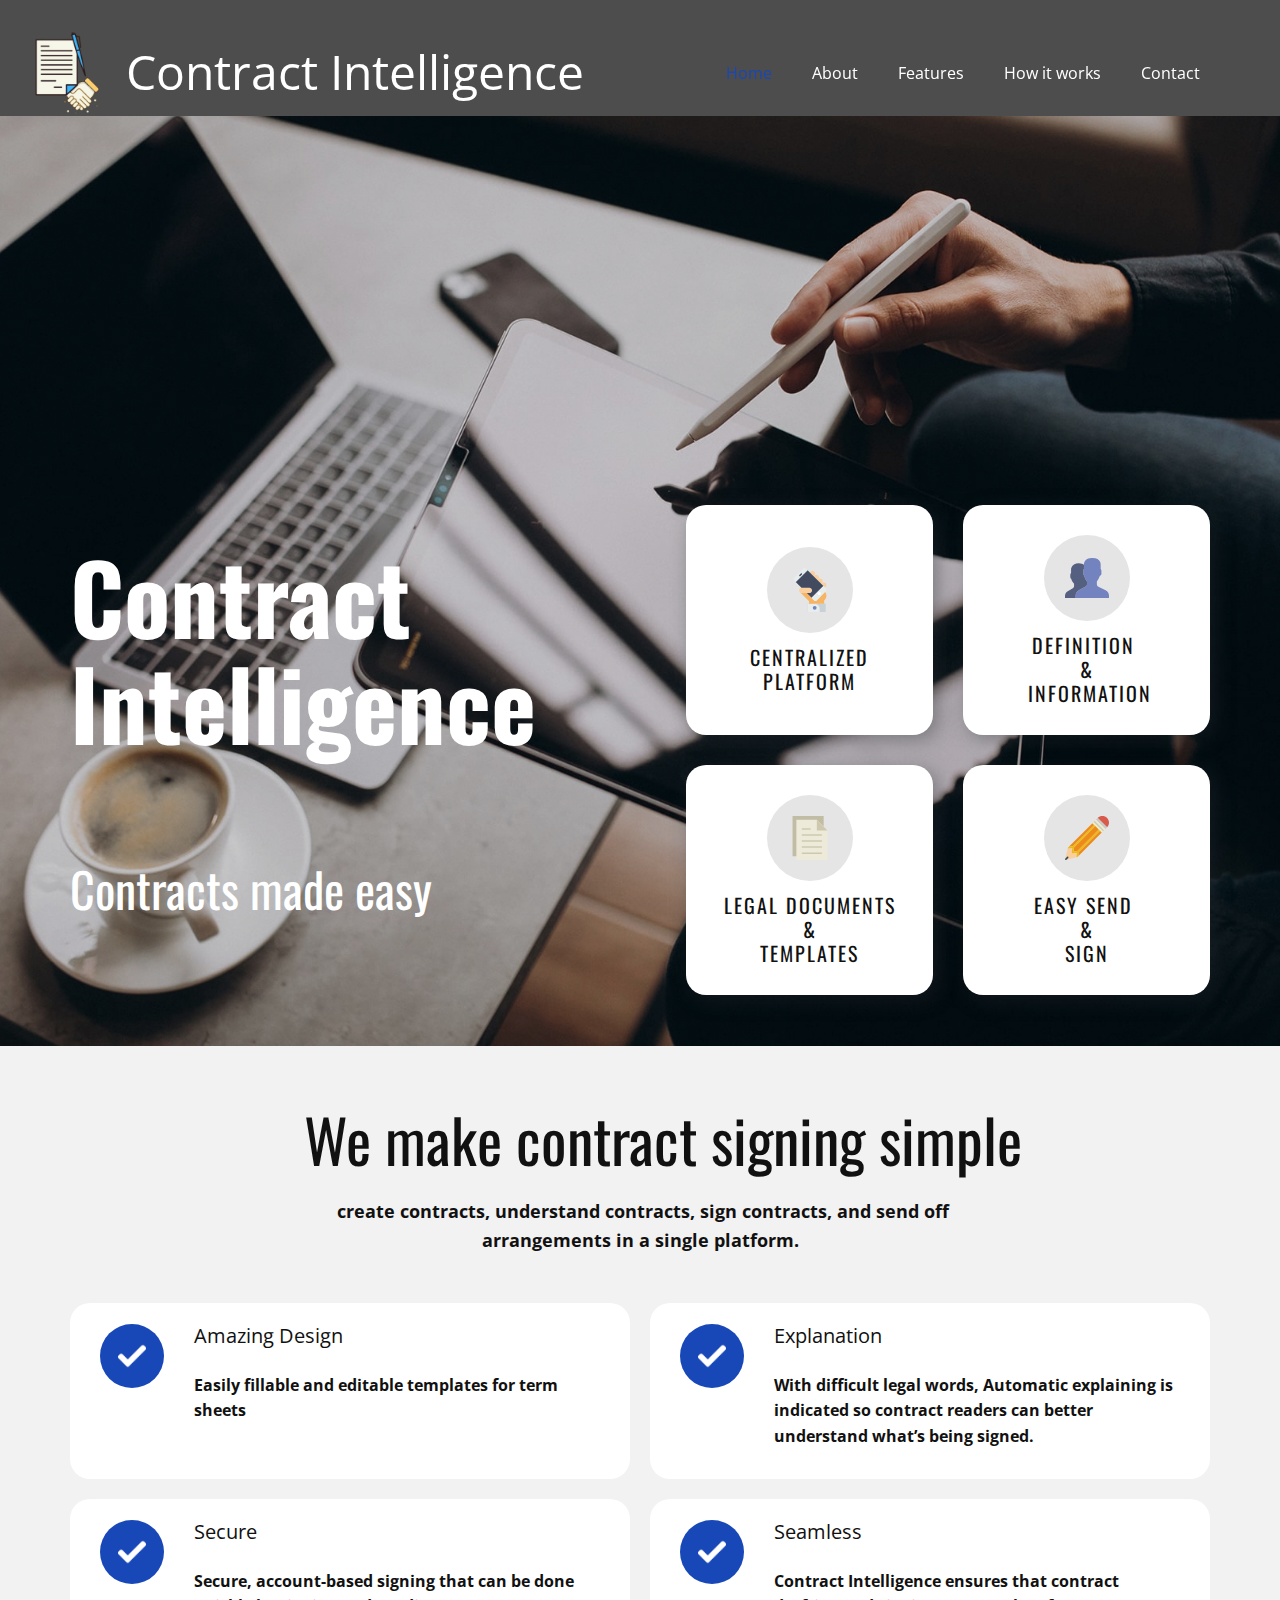
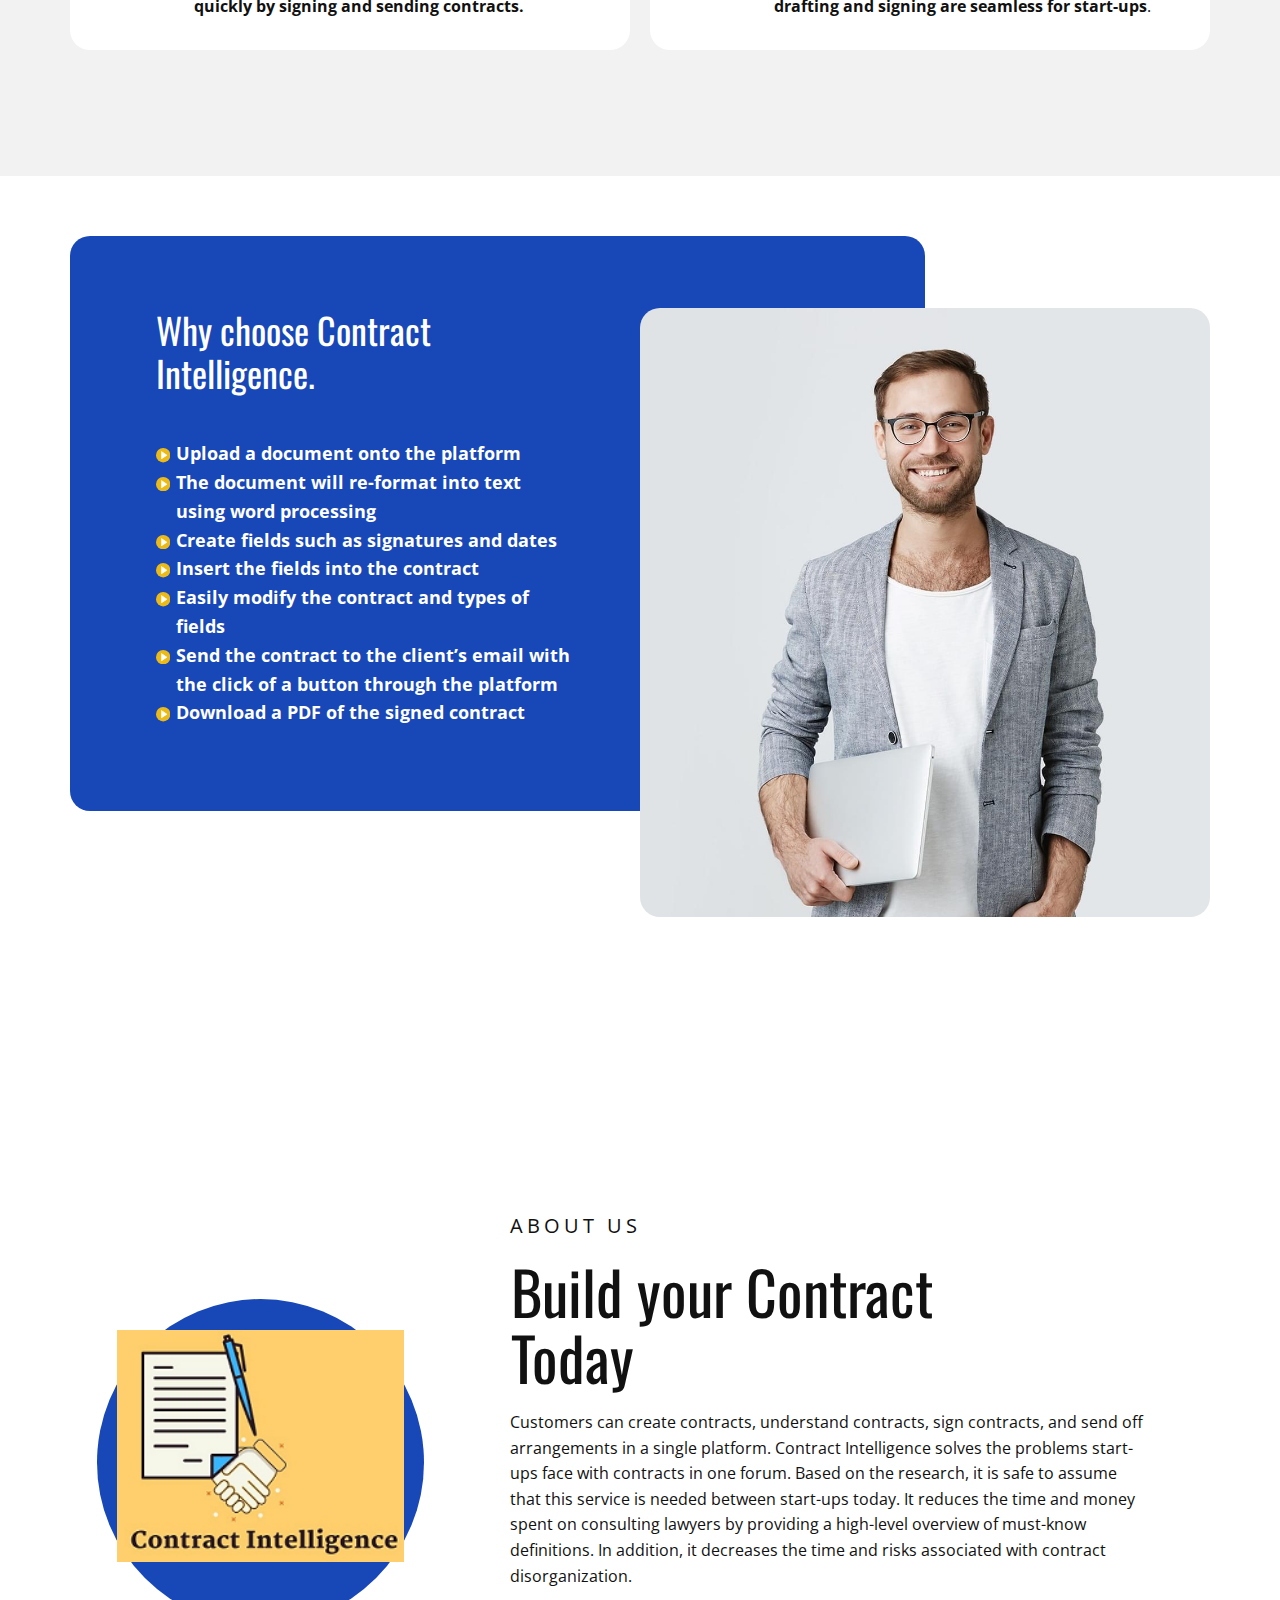
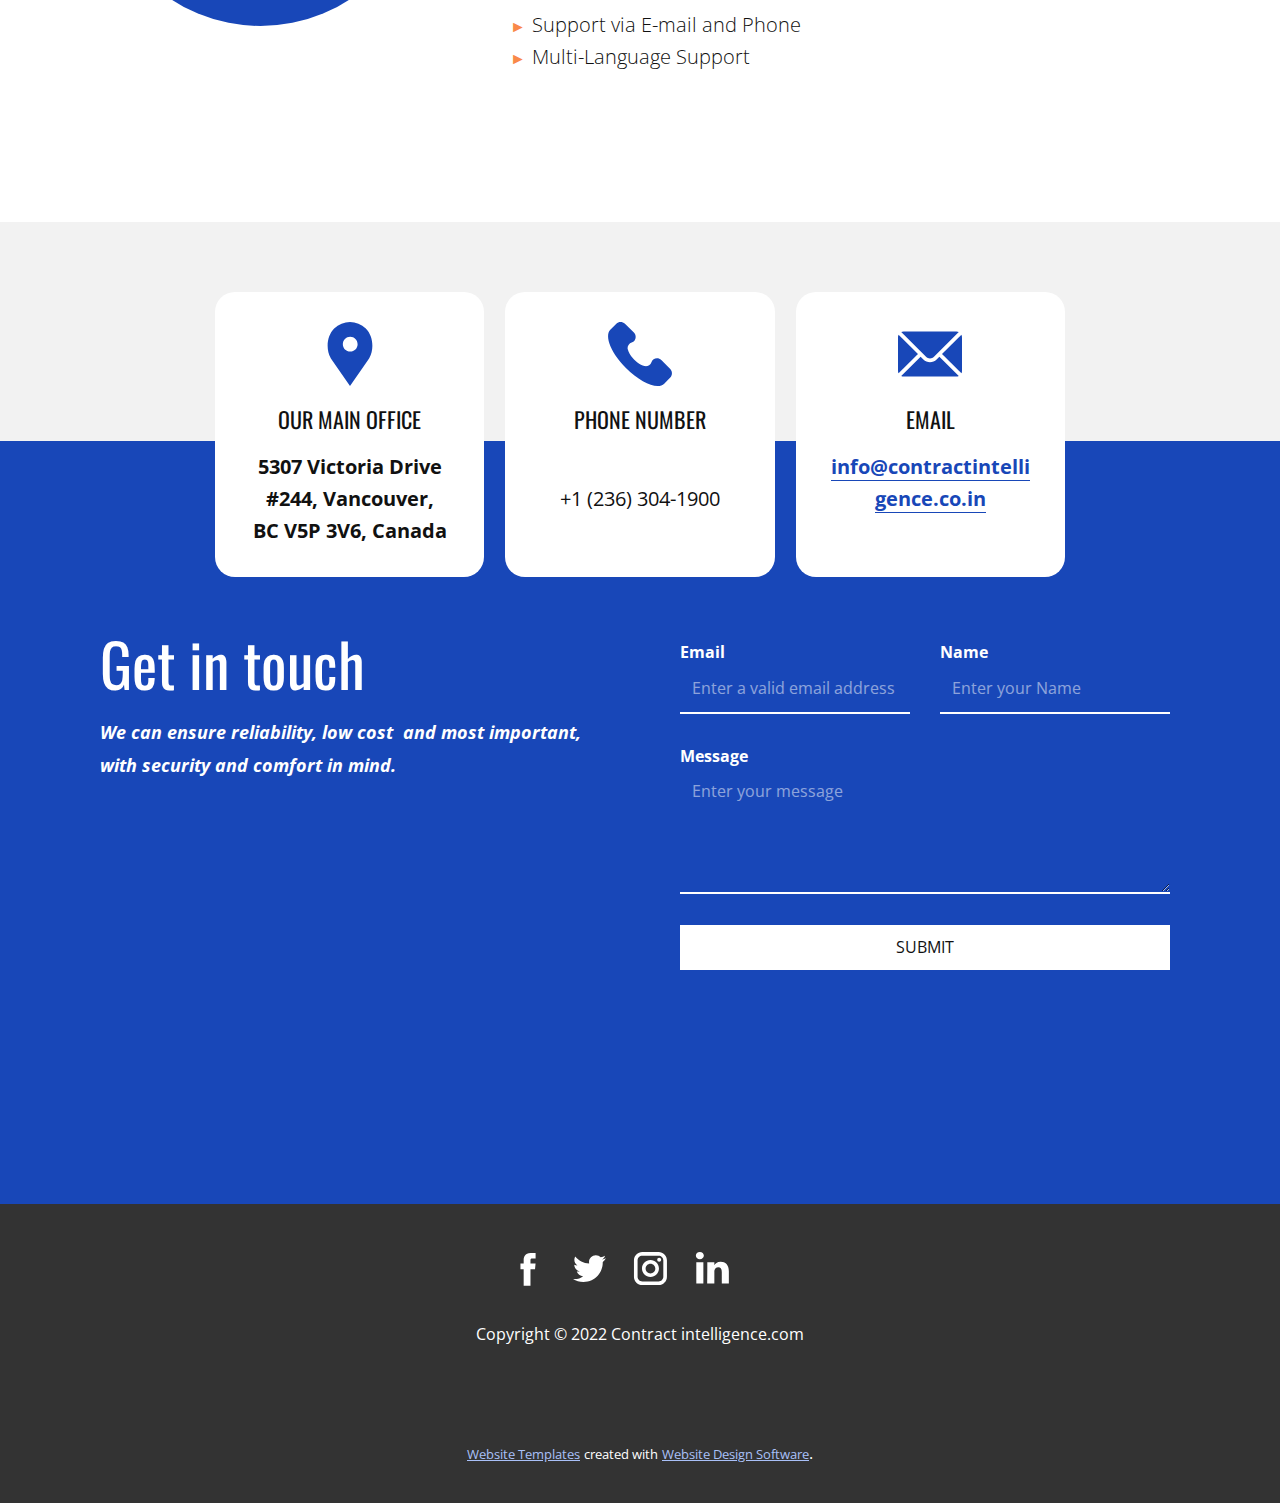
==== commit 19bb5ca4: "latest changes" ====
--- a/index.html
+++ b/index.html
@@ -7,9 +7,9 @@
     <title>Home</title>
     <link rel="stylesheet" href="nicepage.css" media="screen">
 <link rel="stylesheet" href="Home.css" media="screen">
-    <script class="u-script" type="text/javascript" src="jquery.js" "="" defer=""></script>
-    <script class="u-script" type="text/javascript" src="nicepage.js" "="" defer=""></script>
-    <meta name="generator" content="Nicepage 4.17.10, nicepage.com">
+    <script class="u-script" type="text/javascript" src="jquery.js" defer=""></script>
+    <script class="u-script" type="text/javascript" src="nicepage.js" defer=""></script>
+    <meta name="generator" content="Nicepage 4.18.5, nicepage.com">
     <link id="u-theme-google-font" rel="stylesheet" href="https://fonts.googleapis.com/css?family=Oswald:200,300,400,500,600,700|Open+Sans:300,300i,400,400i,500,500i,600,600i,700,700i,800,800i">
     <link id="u-page-google-font" rel="stylesheet" href="https://fonts.googleapis.com/css?family=Oswald:200,300,400,500,600,700">
     
@@ -24,10 +24,17 @@
 		"name": "",
 		"logo": "/images/Untitleddesign2.png",
 		"sameAs": [
-				"#"
+				"https://www.facebook.com/Contract-Intelligence-106876191907930",
+				"https://twitter.com",
+				"  https://www.instagram.com/contractintelligence/",
+				"https://www.linkedin.com/company/contractintelligence/"
 		]
 }</script>
     <meta name="theme-color" content="#1847b8">
+    <meta name="twitter:site" content="@">
+    <meta name="twitter:card" content="summary_large_image">
+    <meta name="twitter:title" content="Home">
+    <meta name="twitter:description" content="">
     <meta property="og:title" content="Home">
     <meta property="og:type" content="website">
   </head>
@@ -35,7 +42,7 @@
 box-shadow: 0 -2px 8px 0 rgba(128,128,128,1) !important
 }</style><div class="u-clearfix u-sheet u-sheet-1">
         <p class="u-text u-text-default u-text-1">Contract Intelligence</p>
-        <a href="https://nicepage.com/templates" class="u-image u-logo u-image-1" data-image-width="500" data-image-height="500">
+        <a href="/Home.html#sec-2e45" class="u-image u-logo u-image-1" data-image-width="500" data-image-height="500" title="Home">
           <img src="/images/Untitleddesign2.png" class="u-logo-image u-logo-image-1">
         </a>
         <nav class="u-menu u-menu-one-level u-offcanvas u-menu-1" data-responsive-from="MD">
@@ -48,21 +55,21 @@
           </div>
           <div class="u-custom-menu u-nav-container">
             <ul class="u-nav u-spacing-20 u-unstyled u-nav-1"><li class="u-nav-item"><a class="u-button-style u-nav-link u-text-active-palette-1-base u-text-hover-palette-1-base" href="/Home.html" style="padding: 10px;">Home</a>
-</li><li class="u-nav-item"><a class="u-button-style u-nav-link u-text-active-palette-1-base u-text-hover-palette-1-base" href="/Home.html#carousel_fd61" data-page-id="88219708" style="padding: 10px;">About</a>
-</li><li class="u-nav-item"><a class="u-button-style u-nav-link u-text-active-palette-1-base u-text-hover-palette-1-base" href="/Home.html#carousel_e8ef" data-page-id="88219708" style="padding: 10px;">Features</a>
-</li><li class="u-nav-item"><a class="u-button-style u-nav-link u-text-active-palette-1-base u-text-hover-palette-1-base" href="/Home.html#carousel_e34a" data-page-id="88219708" style="padding: 10px;">How it works</a>
-</li><li class="u-nav-item"><a class="u-button-style u-nav-link u-text-active-palette-1-base u-text-hover-palette-1-base" href="/Home.html#carousel_7650" data-page-id="88219708" style="padding: 10px;">Contact</a>
+</li><li class="u-nav-item"><a class="u-button-style u-nav-link u-text-active-palette-1-base u-text-hover-palette-1-base" href="/Home.html#carousel_fd61" style="padding: 10px;">About</a>
+</li><li class="u-nav-item"><a class="u-button-style u-nav-link u-text-active-palette-1-base u-text-hover-palette-1-base" href="/Home.html#carousel_e8ef" style="padding: 10px;">Features</a>
+</li><li class="u-nav-item"><a class="u-button-style u-nav-link u-text-active-palette-1-base u-text-hover-palette-1-base" href="/Home.html#carousel_e34a" style="padding: 10px;">How it works</a>
+</li><li class="u-nav-item"><a class="u-button-style u-nav-link u-text-active-palette-1-base u-text-hover-palette-1-base" href="/Home.html#carousel_7650" style="padding: 10px;">Contact</a>
 </li></ul>
           </div>
           <div class="u-custom-menu u-nav-container-collapse">
             <div class="u-black u-container-style u-inner-container-layout u-opacity u-opacity-95 u-sidenav">
-              <div class="u-sidenav-overflow">
+              <div class="u-inner-container-layout u-sidenav-overflow">
                 <div class="u-menu-close"></div>
                 <ul class="u-align-center u-nav u-popupmenu-items u-unstyled u-nav-2"><li class="u-nav-item"><a class="u-button-style u-nav-link" href="/Home.html">Home</a>
-</li><li class="u-nav-item"><a class="u-button-style u-nav-link" href="/Home.html#carousel_fd61" data-page-id="88219708">About</a>
-</li><li class="u-nav-item"><a class="u-button-style u-nav-link" href="/Home.html#carousel_e8ef" data-page-id="88219708">Features</a>
-</li><li class="u-nav-item"><a class="u-button-style u-nav-link" href="/Home.html#carousel_e34a" data-page-id="88219708">How it works</a>
-</li><li class="u-nav-item"><a class="u-button-style u-nav-link" href="/Home.html#carousel_7650" data-page-id="88219708">Contact</a>
+</li><li class="u-nav-item"><a class="u-button-style u-nav-link" href="/Home.html#carousel_fd61">About</a>
+</li><li class="u-nav-item"><a class="u-button-style u-nav-link" href="/Home.html#carousel_e8ef">Features</a>
+</li><li class="u-nav-item"><a class="u-button-style u-nav-link" href="/Home.html#carousel_e34a">How it works</a>
+</li><li class="u-nav-item"><a class="u-button-style u-nav-link" href="/Home.html#carousel_7650">Contact</a>
 </li></ul>
               </div>
             </div>
@@ -93,7 +100,7 @@
               </div>
             </div>
             <div class="u-align-center u-container-style u-list-item u-radius-20 u-repeater-item u-shape-round u-video-cover u-white u-list-item-2">
-              <div class="u-container-layout u-similar-container u-valign-middle u-container-layout-2"><span class="u-grey-10 u-icon u-icon-circle u-icon-2"><svg class="u-svg-link" preserveAspectRatio="xMidYMin slice" viewBox="0 0 58 58" style=""><use xmlns:xlink="http://www.w3.org/1999/xlink" xlink:href="#svg-54a7"></use></svg><svg class="u-svg-content" viewBox="0 0 58 58" x="0px" y="0px" id="svg-54a7" style="enable-background:new 0 0 58 58;"><path style="fill:#7383BF;" d="M53.566,45.283l-9.552-4.776C42.78,39.89,42,38.628,42,37.248V33.5
+              <div class="u-container-layout u-similar-container u-valign-middle u-container-layout-2"><span class="u-grey-10 u-icon u-icon-circle u-icon-2" data-animation-name="" data-animation-duration="0" data-animation-delay="0" data-animation-direction=""><svg class="u-svg-link" preserveAspectRatio="xMidYMin slice" viewBox="0 0 58 58" style=""><use xmlns:xlink="http://www.w3.org/1999/xlink" xlink:href="#svg-54a7"></use></svg><svg class="u-svg-content" viewBox="0 0 58 58" x="0px" y="0px" id="svg-54a7" style="enable-background:new 0 0 58 58;"><path style="fill:#7383BF;" d="M53.566,45.283l-9.552-4.776C42.78,39.89,42,38.628,42,37.248V33.5
 	c0.268-0.305,0.576-0.698,0.904-1.162c1.302-1.838,2.286-3.861,2.969-5.984C47.098,25.977,48,24.845,48,23.5v-4
 	c0-0.88-0.391-1.667-1-2.217V11.5c0,0,1.187-9-11-9c-12.188,0-11,9-11,9v5.783c-0.609,0.55-1,1.337-1,2.217v4
 	c0,1.054,0.554,1.981,1.383,2.517C26.382,30.369,29,33.5,29,33.5v3.655c0,1.333-0.728,2.56-1.899,3.198L18.18,45.22
@@ -110,14 +117,14 @@
               </div>
             </div>
             <div class="u-align-center u-container-style u-list-item u-radius-20 u-repeater-item u-shape-round u-video-cover u-white u-list-item-3">
-              <div class="u-container-layout u-similar-container u-valign-middle u-container-layout-3"><span class="u-grey-10 u-icon u-icon-circle u-icon-3"><svg class="u-svg-link" preserveAspectRatio="xMidYMin slice" viewBox="0 0 58 58" style=""><use xmlns:xlink="http://www.w3.org/1999/xlink" xlink:href="#svg-569b"></use></svg><svg class="u-svg-content" viewBox="0 0 58 58" x="0px" y="0px" id="svg-569b" style="enable-background:new 0 0 58 58;"><polygon style="fill:#EDEADA;" points="52,19 38,5 11,5 11,58 52,58 "></polygon><polygon style="fill:#C1BCA4;" points="11,5 38,5 47,14 47,0 6,0 6,53 11,53 "></polygon><g><path style="fill:#CEC9AE;" d="M19,26h25c0.552,0,1-0.447,1-1s-0.448-1-1-1H19c-0.552,0-1,0.447-1,1S18.448,26,19,26z"></path><path style="fill:#CEC9AE;" d="M19,18h10c0.552,0,1-0.447,1-1s-0.448-1-1-1H19c-0.552,0-1,0.447-1,1S18.448,18,19,18z"></path><path style="fill:#CEC9AE;" d="M44,32H19c-0.552,0-1,0.447-1,1s0.448,1,1,1h25c0.552,0,1-0.447,1-1S44.552,32,44,32z"></path><path style="fill:#CEC9AE;" d="M44,40H19c-0.552,0-1,0.447-1,1s0.448,1,1,1h25c0.552,0,1-0.447,1-1S44.552,40,44,40z"></path><path style="fill:#CEC9AE;" d="M44,48H19c-0.552,0-1,0.447-1,1s0.448,1,1,1h25c0.552,0,1-0.447,1-1S44.552,48,44,48z"></path>
+              <div class="u-container-layout u-similar-container u-valign-middle u-container-layout-3"><span class="u-grey-10 u-icon u-icon-circle u-icon-3" data-animation-name="" data-animation-duration="0" data-animation-delay="0" data-animation-direction=""><svg class="u-svg-link" preserveAspectRatio="xMidYMin slice" viewBox="0 0 58 58" style=""><use xmlns:xlink="http://www.w3.org/1999/xlink" xlink:href="#svg-569b"></use></svg><svg class="u-svg-content" viewBox="0 0 58 58" x="0px" y="0px" id="svg-569b" style="enable-background:new 0 0 58 58;"><polygon style="fill:#EDEADA;" points="52,19 38,5 11,5 11,58 52,58 "></polygon><polygon style="fill:#C1BCA4;" points="11,5 38,5 47,14 47,0 6,0 6,53 11,53 "></polygon><g><path style="fill:#CEC9AE;" d="M19,26h25c0.552,0,1-0.447,1-1s-0.448-1-1-1H19c-0.552,0-1,0.447-1,1S18.448,26,19,26z"></path><path style="fill:#CEC9AE;" d="M19,18h10c0.552,0,1-0.447,1-1s-0.448-1-1-1H19c-0.552,0-1,0.447-1,1S18.448,18,19,18z"></path><path style="fill:#CEC9AE;" d="M44,32H19c-0.552,0-1,0.447-1,1s0.448,1,1,1h25c0.552,0,1-0.447,1-1S44.552,32,44,32z"></path><path style="fill:#CEC9AE;" d="M44,40H19c-0.552,0-1,0.447-1,1s0.448,1,1,1h25c0.552,0,1-0.447,1-1S44.552,40,44,40z"></path><path style="fill:#CEC9AE;" d="M44,48H19c-0.552,0-1,0.447-1,1s0.448,1,1,1h25c0.552,0,1-0.447,1-1S44.552,48,44,48z"></path>
 </g><polygon style="fill:#CEC9AE;" points="38,5 38,19 52,19 "></polygon></svg></span>
                 <h4 class="u-text u-text-3">legal documents &amp;<br>Templates
                 </h4>
               </div>
             </div>
             <div class="u-align-center u-container-style u-list-item u-radius-20 u-repeater-item u-shape-round u-video-cover u-white u-list-item-4">
-              <div class="u-container-layout u-similar-container u-valign-middle u-container-layout-4"><span class="u-grey-10 u-icon u-icon-circle u-icon-4"><svg class="u-svg-link" preserveAspectRatio="xMidYMin slice" viewBox="0 0 53.255 53.255" style=""><use xmlns:xlink="http://www.w3.org/1999/xlink" xlink:href="#svg-9b49"></use></svg><svg class="u-svg-content" viewBox="0 0 53.255 53.255" x="0px" y="0px" id="svg-9b49" style="enable-background:new 0 0 53.255 53.255;"><path style="fill:#D75A4A;" d="M39.598,2.343c3.124-3.124,8.19-3.124,11.314,0s3.124,8.19,0,11.314L39.598,2.343z"></path><polygon style="fill:#ED8A19;" points="42.426,17.899 16.512,43.814 15.982,48.587 44.548,20.02 44.548,20.02 "></polygon><polygon style="fill:#ED8A19;" points="10.325,42.93 15.098,42.4 41.012,16.485 36.77,12.243 10.855,38.157 "></polygon><polygon style="fill:#ED8A19;" points="35.356,10.829 33.234,8.707 33.234,8.707 4.668,37.273 9.441,36.743 "></polygon><polygon style="fill:#C7CAC7;" points="48.79,15.778 48.79,15.778 50.912,13.657 39.598,2.343 37.476,4.465 37.477,4.465 "></polygon><polygon style="fill:#C7CAC7;" points="36.062,5.879 36.062,5.879 34.648,7.293 34.648,7.293 45.962,18.606 45.962,18.606 
+              <div class="u-container-layout u-similar-container u-valign-middle u-container-layout-4"><span class="u-grey-10 u-icon u-icon-circle u-icon-4" data-animation-name="" data-animation-duration="0" data-animation-delay="0" data-animation-direction=""><svg class="u-svg-link" preserveAspectRatio="xMidYMin slice" viewBox="0 0 53.255 53.255" style=""><use xmlns:xlink="http://www.w3.org/1999/xlink" xlink:href="#svg-9b49"></use></svg><svg class="u-svg-content" viewBox="0 0 53.255 53.255" x="0px" y="0px" id="svg-9b49" style="enable-background:new 0 0 53.255 53.255;"><path style="fill:#D75A4A;" d="M39.598,2.343c3.124-3.124,8.19-3.124,11.314,0s3.124,8.19,0,11.314L39.598,2.343z"></path><polygon style="fill:#ED8A19;" points="42.426,17.899 16.512,43.814 15.982,48.587 44.548,20.02 44.548,20.02 "></polygon><polygon style="fill:#ED8A19;" points="10.325,42.93 15.098,42.4 41.012,16.485 36.77,12.243 10.855,38.157 "></polygon><polygon style="fill:#ED8A19;" points="35.356,10.829 33.234,8.707 33.234,8.707 4.668,37.273 9.441,36.743 "></polygon><polygon style="fill:#C7CAC7;" points="48.79,15.778 48.79,15.778 50.912,13.657 39.598,2.343 37.476,4.465 37.477,4.465 "></polygon><polygon style="fill:#C7CAC7;" points="36.062,5.879 36.062,5.879 34.648,7.293 34.648,7.293 45.962,18.606 45.962,18.606 
 	47.376,17.192 47.376,17.192 "></polygon><path style="fill:#FBCE9D;" d="M14.424,44.488l-5.122,0.569c-0.036,0.004-0.073,0.006-0.109,0.006c0,0-0.001,0-0.001,0H9.192H9.192
 	c-0.001,0-0.001,0-0.001,0c-0.036,0-0.073-0.002-0.109-0.006c-0.039-0.004-0.071-0.026-0.108-0.035
 	c-0.072-0.017-0.141-0.035-0.207-0.067c-0.05-0.024-0.093-0.053-0.138-0.084c-0.057-0.04-0.109-0.083-0.157-0.134
@@ -293,7 +300,7 @@
       <div class="u-list u-list-1">
         <div class="u-repeater u-repeater-1">
           <div class="u-align-center u-container-style u-list-item u-radius-20 u-repeater-item u-shape-round u-white u-list-item-1">
-            <div class="u-container-layout u-similar-container u-valign-top u-container-layout-1"><span class="u-icon u-icon-circle u-text-palette-1-base u-icon-1"><svg class="u-svg-link" preserveAspectRatio="xMidYMin slice" viewBox="0 0 52 52" style=""><use xmlns:xlink="http://www.w3.org/1999/xlink" xlink:href="#svg-077e"></use></svg><svg class="u-svg-content" viewBox="0 0 52 52" x="0px" y="0px" id="svg-077e" style="enable-background:new 0 0 52 52;"><path style="fill:currentColor;" d="M38.853,5.324L38.853,5.324c-7.098-7.098-18.607-7.098-25.706,0h0
+            <div class="u-container-layout u-similar-container u-valign-top u-container-layout-1"><span class="u-icon u-icon-circle u-text-palette-1-base u-icon-1" data-href="https://nicepage.com"><svg class="u-svg-link" preserveAspectRatio="xMidYMin slice" viewBox="0 0 52 52" style=""><use xmlns:xlink="http://www.w3.org/1999/xlink" xlink:href="#svg-077e"></use></svg><svg class="u-svg-content" viewBox="0 0 52 52" x="0px" y="0px" id="svg-077e" style="enable-background:new 0 0 52 52;"><path style="fill:currentColor;" d="M38.853,5.324L38.853,5.324c-7.098-7.098-18.607-7.098-25.706,0h0
 	C6.751,11.72,6.031,23.763,11.459,31L26,52l14.541-21C45.969,23.763,45.249,11.72,38.853,5.324z M26.177,24c-3.314,0-6-2.686-6-6
 	s2.686-6,6-6s6,2.686,6,6S29.491,24,26.177,24z"></path></svg></span>
               <h4 class="u-text u-text-1">our main office</h4>
@@ -302,18 +309,18 @@
             </div>
           </div>
           <div class="u-align-center u-container-style u-list-item u-radius-20 u-repeater-item u-shape-round u-white u-list-item-2">
-            <div class="u-container-layout u-similar-container u-valign-top u-container-layout-2"><span class="u-icon u-icon-circle u-text-palette-1-base u-icon-2"><svg class="u-svg-link" preserveAspectRatio="xMidYMin slice" viewBox="0 0 513.64 513.64" style=""><use xmlns:xlink="http://www.w3.org/1999/xlink" xlink:href="#svg-9786"></use></svg><svg class="u-svg-content" viewBox="0 0 513.64 513.64" x="0px" y="0px" id="svg-9786" style="enable-background:new 0 0 513.64 513.64;"><g><g><path d="M499.66,376.96l-71.68-71.68c-25.6-25.6-69.12-15.359-79.36,17.92c-7.68,23.041-33.28,35.841-56.32,30.72    c-51.2-12.8-120.32-79.36-133.12-133.12c-7.68-23.041,7.68-48.641,30.72-56.32c33.28-10.24,43.52-53.76,17.92-79.36l-71.68-71.68    c-20.48-17.92-51.2-17.92-69.12,0l-48.64,48.64c-48.64,51.2,5.12,186.88,125.44,307.2c120.32,120.32,256,176.641,307.2,125.44    l48.64-48.64C517.581,425.6,517.581,394.88,499.66,376.96z"></path>
+            <div class="u-container-layout u-similar-container u-valign-top u-container-layout-2"><span class="u-icon u-icon-circle u-text-palette-1-base u-icon-2" data-href="https://nicepage.com"><svg class="u-svg-link" preserveAspectRatio="xMidYMin slice" viewBox="0 0 513.64 513.64" style=""><use xmlns:xlink="http://www.w3.org/1999/xlink" xlink:href="#svg-9786"></use></svg><svg class="u-svg-content" viewBox="0 0 513.64 513.64" x="0px" y="0px" id="svg-9786" style="enable-background:new 0 0 513.64 513.64;"><g><g><path d="M499.66,376.96l-71.68-71.68c-25.6-25.6-69.12-15.359-79.36,17.92c-7.68,23.041-33.28,35.841-56.32,30.72    c-51.2-12.8-120.32-79.36-133.12-133.12c-7.68-23.041,7.68-48.641,30.72-56.32c33.28-10.24,43.52-53.76,17.92-79.36l-71.68-71.68    c-20.48-17.92-51.2-17.92-69.12,0l-48.64,48.64c-48.64,51.2,5.12,186.88,125.44,307.2c120.32,120.32,256,176.641,307.2,125.44    l48.64-48.64C517.581,425.6,517.581,394.88,499.66,376.96z"></path>
 </g>
 </g></svg></span>
               <h4 class="u-text u-text-3">phone number</h4>
               <p class="u-text u-text-4">
-                <br>236-304-1900<br>
+                <br>+1 (236) 304-1900<br>
                 <br>
               </p>
             </div>
           </div>
           <div class="u-align-center u-container-style u-list-item u-radius-20 u-repeater-item u-shape-round u-white u-list-item-3">
-            <div class="u-container-layout u-similar-container u-valign-top u-container-layout-3"><span class="u-icon u-icon-circle u-text-palette-1-base u-icon-3"><svg class="u-svg-link" preserveAspectRatio="xMidYMin slice" viewBox="0 0 512 512" style=""><use xmlns:xlink="http://www.w3.org/1999/xlink" xlink:href="#svg-9f82"></use></svg><svg class="u-svg-content" viewBox="0 0 512 512" x="0px" y="0px" id="svg-9f82" style="enable-background:new 0 0 512 512;"><g><g><path d="M507.49,101.721L352.211,256L507.49,410.279c2.807-5.867,4.51-12.353,4.51-19.279V121    C512,114.073,510.297,107.588,507.49,101.721z"></path>
+            <div class="u-container-layout u-similar-container u-valign-top u-container-layout-3"><span class="u-icon u-icon-circle u-text-palette-1-base u-icon-3" data-href="mailto:info@contractintelligence.co.in?subject=information"><svg class="u-svg-link" preserveAspectRatio="xMidYMin slice" viewBox="0 0 512 512" style=""><use xmlns:xlink="http://www.w3.org/1999/xlink" xlink:href="#svg-9f82"></use></svg><svg class="u-svg-content" viewBox="0 0 512 512" x="0px" y="0px" id="svg-9f82" style="enable-background:new 0 0 512 512;"><g><g><path d="M507.49,101.721L352.211,256L507.49,410.279c2.807-5.867,4.51-12.353,4.51-19.279V121    C512,114.073,510.297,107.588,507.49,101.721z"></path>
 </g>
 </g><g><g><path d="M467,76H45c-6.927,0-13.412,1.703-19.279,4.51l198.463,197.463c17.548,17.548,46.084,17.548,63.632,0L486.279,80.51    C480.412,77.703,473.927,76,467,76z"></path>
 </g>
@@ -324,7 +331,7 @@
 </g></svg></span>
               <h4 class="u-text u-text-5">Email</h4>
               <p class="u-text u-text-6">
-                <a href="mailto:hello@theme.com" class="u-active-none u-border-1 u-border-hover-palette-1-base u-border-no-left u-border-no-right u-border-no-top u-border-palette-1-base u-bottom-left-radius-0 u-bottom-right-radius-0 u-btn u-button-link u-button-style u-hover-none u-none u-radius-0 u-text-palette-1-base u-top-left-radius-0 u-top-right-radius-0 u-btn-1">info@contractintelligence.com</a>
+                <a href="mailto:hello@theme.com" class="u-active-none u-border-1 u-border-hover-palette-1-base u-border-no-left u-border-no-right u-border-no-top u-border-palette-1-base u-bottom-left-radius-0 u-bottom-right-radius-0 u-btn u-button-link u-button-style u-hover-none u-none u-radius-0 u-text-palette-1-base u-top-left-radius-0 u-top-right-radius-0 u-btn-1">info@contractintelligence.co.in</a>
               </p>
             </div>
           </div>
@@ -342,7 +349,7 @@
             <div class="u-container-style u-layout-cell u-right-cell u-size-30 u-layout-cell-2">
               <div class="u-container-layout u-valign-top u-container-layout-5">
                 <div class="u-form u-form-1">
-                  <form action="//publish.nicepage.com/Form/Process" method="POST" class="u-clearfix u-form-spacing-30 u-form-vertical u-inner-form" style="padding: 10px" source="email" name="form">
+                  <form action="/scripts/form-carousel_7650.php" class="u-clearfix u-form-spacing-30 u-form-vertical u-inner-form" style="padding: 10px" source="customphp" name="form">
                     <div class="u-form-email u-form-group u-form-partition-factor-2">
                       <label for="email-319a" class="u-label u-text-body-alt-color u-label-1">Email</label>
                       <input type="email" placeholder="Enter a valid email address" id="email-319a" name="email" class="u-border-2 u-border-no-left u-border-no-right u-border-no-top u-border-white u-input u-input-rectangle" required="">
@@ -362,7 +369,6 @@
                     <div class="u-form-send-message u-form-send-success"> Thank you! Your message has been sent. </div>
                     <div class="u-form-send-error u-form-send-message"> Unable to send your message. Please fix errors then try again. </div>
                     <input type="hidden" value="" name="recaptchaResponse">
-                    <input type="hidden" name="formServices" value="26cb387e224b83f12f602a28dbcc1a2c">
                   </form>
                 </div>
               </div>
@@ -375,22 +381,22 @@
     
     <footer class="u-align-center u-clearfix u-footer u-grey-80 u-footer" id="sec-60e0"><div class="u-clearfix u-sheet u-sheet-1">
         <div class="u-social-icons u-spacing-20 u-social-icons-1">
-          <a class="u-social-url" target="_blank" href=""><span class="u-icon u-icon-circle u-social-facebook u-social-icon u-icon-1">
+          <a class="u-social-url" target="_blank" href="https://www.facebook.com/Contract-Intelligence-106876191907930" title="Facebook"><span class="u-icon u-icon-circle u-social-facebook u-social-icon u-icon-1">
           <svg class="u-svg-link" preserveAspectRatio="xMidYMin slice" viewBox="0 0 112 112" style=""><use xmlns:xlink="http://www.w3.org/1999/xlink" xlink:href="#svg-f107"></use></svg>
           <svg x="0px" y="0px" viewBox="0 0 112 112" id="svg-f107" class="u-svg-content"><path d="M75.5,28.8H65.4c-1.5,0-4,0.9-4,4.3v9.4h13.9l-1.5,15.8H61.4v45.1H42.8V58.3h-8.8V42.4h8.8V32.2 c0-7.4,3.4-18.8,18.8-18.8h13.8v15.4H75.5z"></path></svg>
         </span>
           </a>
-          <a class="u-social-url" target="_blank" href=""><span class="u-icon u-icon-circle u-social-icon u-social-twitter u-icon-2">
+          <a class="u-social-url" target="_blank" href="https://twitter.com" title="Twitter"><span class="u-icon u-icon-circle u-social-icon u-social-twitter u-icon-2">
           <svg class="u-svg-link" preserveAspectRatio="xMidYMin slice" viewBox="0 0 112 112" style=""><use xmlns:xlink="http://www.w3.org/1999/xlink" xlink:href="#svg-e140"></use></svg>
           <svg x="0px" y="0px" viewBox="0 0 112 112" id="svg-e140" class="u-svg-content"><path d="M92.2,38.2c0,0.8,0,1.6,0,2.3c0,24.3-18.6,52.4-52.6,52.4c-10.6,0.1-20.2-2.9-28.5-8.2 c1.4,0.2,2.9,0.2,4.4,0.2c8.7,0,16.7-2.9,23-7.9c-8.1-0.2-14.9-5.5-17.3-12.8c1.1,0.2,2.4,0.2,3.4,0.2c1.6,0,3.3-0.2,4.8-0.7 c-8.4-1.6-14.9-9.2-14.9-18c0-0.2,0-0.2,0-0.2c2.5,1.4,5.4,2.2,8.4,2.3c-5-3.3-8.3-8.9-8.3-15.4c0-3.4,1-6.5,2.5-9.2 c9.1,11.1,22.7,18.5,38,19.2c-0.2-1.4-0.4-2.8-0.4-4.3c0.1-10,8.3-18.2,18.5-18.2c5.4,0,10.1,2.2,13.5,5.7c4.3-0.8,8.1-2.3,11.7-4.5 c-1.4,4.3-4.3,7.9-8.1,10.1c3.7-0.4,7.3-1.4,10.6-2.9C98.9,32.3,95.7,35.5,92.2,38.2z"></path></svg>
         </span>
           </a>
-          <a class="u-social-url" target="_blank" href=""><span class="u-icon u-icon-circle u-social-icon u-social-instagram u-icon-3">
+          <a class="u-social-url" target="_blank" href="  https://www.instagram.com/contractintelligence/" title="Instagram"><span class="u-icon u-icon-circle u-social-icon u-social-instagram u-icon-3">
           <svg class="u-svg-link" preserveAspectRatio="xMidYMin slice" viewBox="0 0 112 112" style=""><use xmlns:xlink="http://www.w3.org/1999/xlink" xlink:href="#svg-4718"></use></svg>
           <svg x="0px" y="0px" viewBox="0 0 112 112" id="svg-4718" class="u-svg-content"><path d="M55.9,32.9c-12.8,0-23.2,10.4-23.2,23.2s10.4,23.2,23.2,23.2s23.2-10.4,23.2-23.2S68.7,32.9,55.9,32.9z M55.9,69.4c-7.4,0-13.3-6-13.3-13.3c-0.1-7.4,6-13.3,13.3-13.3s13.3,6,13.3,13.3C69.3,63.5,63.3,69.4,55.9,69.4z"></path><path d="M79.7,26.8c-3,0-5.4,2.5-5.4,5.4s2.5,5.4,5.4,5.4c3,0,5.4-2.5,5.4-5.4S82.7,26.8,79.7,26.8z"></path><path d="M78.2,11H33.5C21,11,10.8,21.3,10.8,33.7v44.7c0,12.6,10.2,22.8,22.7,22.8h44.7c12.6,0,22.7-10.2,22.7-22.7 V33.7C100.8,21.1,90.6,11,78.2,11z M91,78.4c0,7.1-5.8,12.8-12.8,12.8H33.5c-7.1,0-12.8-5.8-12.8-12.8V33.7 c0-7.1,5.8-12.8,12.8-12.8h44.7c7.1,0,12.8,5.8,12.8,12.8V78.4z"></path></svg>
         </span>
           </a>
-          <a class="u-social-url" target="_blank" href="#"><span class="u-icon u-icon-circle u-social-icon u-social-linkedin u-icon-4">
+          <a class="u-social-url" target="_blank" href="https://www.linkedin.com/company/contractintelligence/" title="Linked-in"><span class="u-icon u-icon-circle u-social-icon u-social-linkedin u-icon-4">
           <svg class="u-svg-link" preserveAspectRatio="xMidYMin slice" viewBox="0 0 112 112" style=""><use xmlns:xlink="http://www.w3.org/1999/xlink" xlink:href="#svg-438b"></use></svg>
           <svg x="0px" y="0px" viewBox="0 0 112 112" id="svg-438b" class="u-svg-content"><path d="M33.8,96.8H14.5v-58h19.3V96.8z M24.1,30.9L24.1,30.9c-6.6,0-10.8-4.5-10.8-10.1c0-5.8,4.3-10.1,10.9-10.1 S34.9,15,35.1,20.8C35.1,26.4,30.8,30.9,24.1,30.9z M103.3,96.8H84.1v-31c0-7.8-2.7-13.1-9.8-13.1c-5.3,0-8.5,3.6-9.9,7.1 c-0.6,1.3-0.6,3-0.6,4.8V97H44.5c0,0,0.3-52.6,0-58h19.3v8.2c2.6-3.9,7.2-9.6,17.4-9.6c12.7,0,22.2,8.4,22.2,26.1V96.8z"></path></svg>
         </span>
--- a/nicepage.css
+++ b/nicepage.css
@@ -1673,6 +1673,9 @@
 .u-label-left label + textarea {
   flex-grow: 1;
 }
+.u-label-left .u-agree-label {
+  width: auto;
+}
 .u-form-submit.u-label-left label {
   pointer-events: none;
 }
@@ -11450,6 +11453,9 @@
 }
 .u-sticky {
   transition: background-color 250ms, box-shadow 250ms;
+}
+.u-header.u-box-shadow {
+  z-index: 1;
 }
 .u-overlap .u-header {
   position: absolute;
@@ -16957,7 +16963,7 @@
 }
 .u-language .u-icon {
   display: inline-flex;
-  height: 24px !important;
+  width: auto !important;
   vertical-align: middle;
 }
 .u-language .u-language-url,
@@ -20274,6 +20280,36 @@
   right: 0;
   left: 0;
   z-index: 3;
+}
+.u-box-shadow.u-section-row:nth-child(10) {
+  z-index: 1;
+}
+.u-box-shadow.u-section-row:nth-child(9) {
+  z-index: 2;
+}
+.u-box-shadow.u-section-row:nth-child(8) {
+  z-index: 3;
+}
+.u-box-shadow.u-section-row:nth-child(7) {
+  z-index: 4;
+}
+.u-box-shadow.u-section-row:nth-child(6) {
+  z-index: 5;
+}
+.u-box-shadow.u-section-row:nth-child(5) {
+  z-index: 6;
+}
+.u-box-shadow.u-section-row:nth-child(4) {
+  z-index: 7;
+}
+.u-box-shadow.u-section-row:nth-child(3) {
+  z-index: 8;
+}
+.u-box-shadow.u-section-row:nth-child(2) {
+  z-index: 9;
+}
+.u-box-shadow.u-section-row:nth-child(1) {
+  z-index: 10;
 }
 .u-hover-box {
   overflow: hidden;
@@ -38006,7 +38042,7 @@
 }
 
 .u-footer .u-sheet-1 {
-  min-height: 142px;
+  min-height: 201px;
 }
 
 .u-footer .u-social-icons-1 {
@@ -38035,7 +38071,7 @@
 }
 
 .u-footer .u-text-1 {
-  margin: 30px 0 60px 438px;
+  margin: 33px auto 57px;
 }
 
 
--- a/Home.css
+++ b/Home.css
@@ -45,7 +45,6 @@
 }
 
 .u-section-1 .u-list-item-2 {
-  background-image: none;
   box-shadow: 5px 5px 20px 0 rgba(41,44,51,0.4);
 }
 
@@ -70,7 +69,6 @@
 }
 
 .u-section-1 .u-list-item-3 {
-  background-image: none;
   box-shadow: 5px 5px 20px 0 rgba(41,44,51,0.4);
 }
 
@@ -95,7 +93,6 @@
 }
 
 .u-section-1 .u-list-item-4 {
-  background-image: none;
   box-shadow: 5px 5px 20px 0 rgba(41,44,51,0.4);
 }
 
@@ -965,7 +962,6 @@
   grid-template-columns: calc(33.3333% - 14px) calc(33.3333% - 14px) calc(33.3333% - 14px);
   min-height: 251px;
   grid-gap: 21px 21px;
-  grid-auto-columns: calc(33.3333% - 14px);
 }
 
 .u-section-5 .u-list-item-1 {
@@ -1111,11 +1107,6 @@
     min-height: 902px;
   }
 
-  .u-section-5 .u-repeater-1 {
-    grid-template-columns: repeat(3, calc(33.333333333333336% - 14px));
-    grid-auto-columns: calc(33.333333333333336% - 14px);
-  }
-
   .u-section-5 .u-container-layout-1 {
     padding-left: 20px;
     padding-right: 20px;
@@ -1162,9 +1153,8 @@
   }
 
   .u-section-5 .u-repeater-1 {
-    grid-template-columns: repeat(2, calc(50% - 10.5px));
+    grid-template-columns: calc(50% - 10.5px) calc(50% - 10.5px);
     min-height: 638px;
-    grid-auto-columns: calc(50% - 10.5px);
   }
 
   .u-section-5 .u-container-layout-1 {
@@ -1215,10 +1205,6 @@
     width: 540px;
   }
 
-  .u-section-5 .u-repeater-1 {
-    grid-auto-columns: calc(100% - 0px);
-  }
-
   .u-section-5 .u-container-layout-1 {
     padding-left: 20px;
     padding-right: 20px;
@@ -1260,7 +1246,6 @@
 
   .u-section-5 .u-repeater-1 {
     grid-template-columns: 100%;
-    grid-auto-columns: 100%;
   }
 
   .u-section-5 .u-container-layout-1 {
